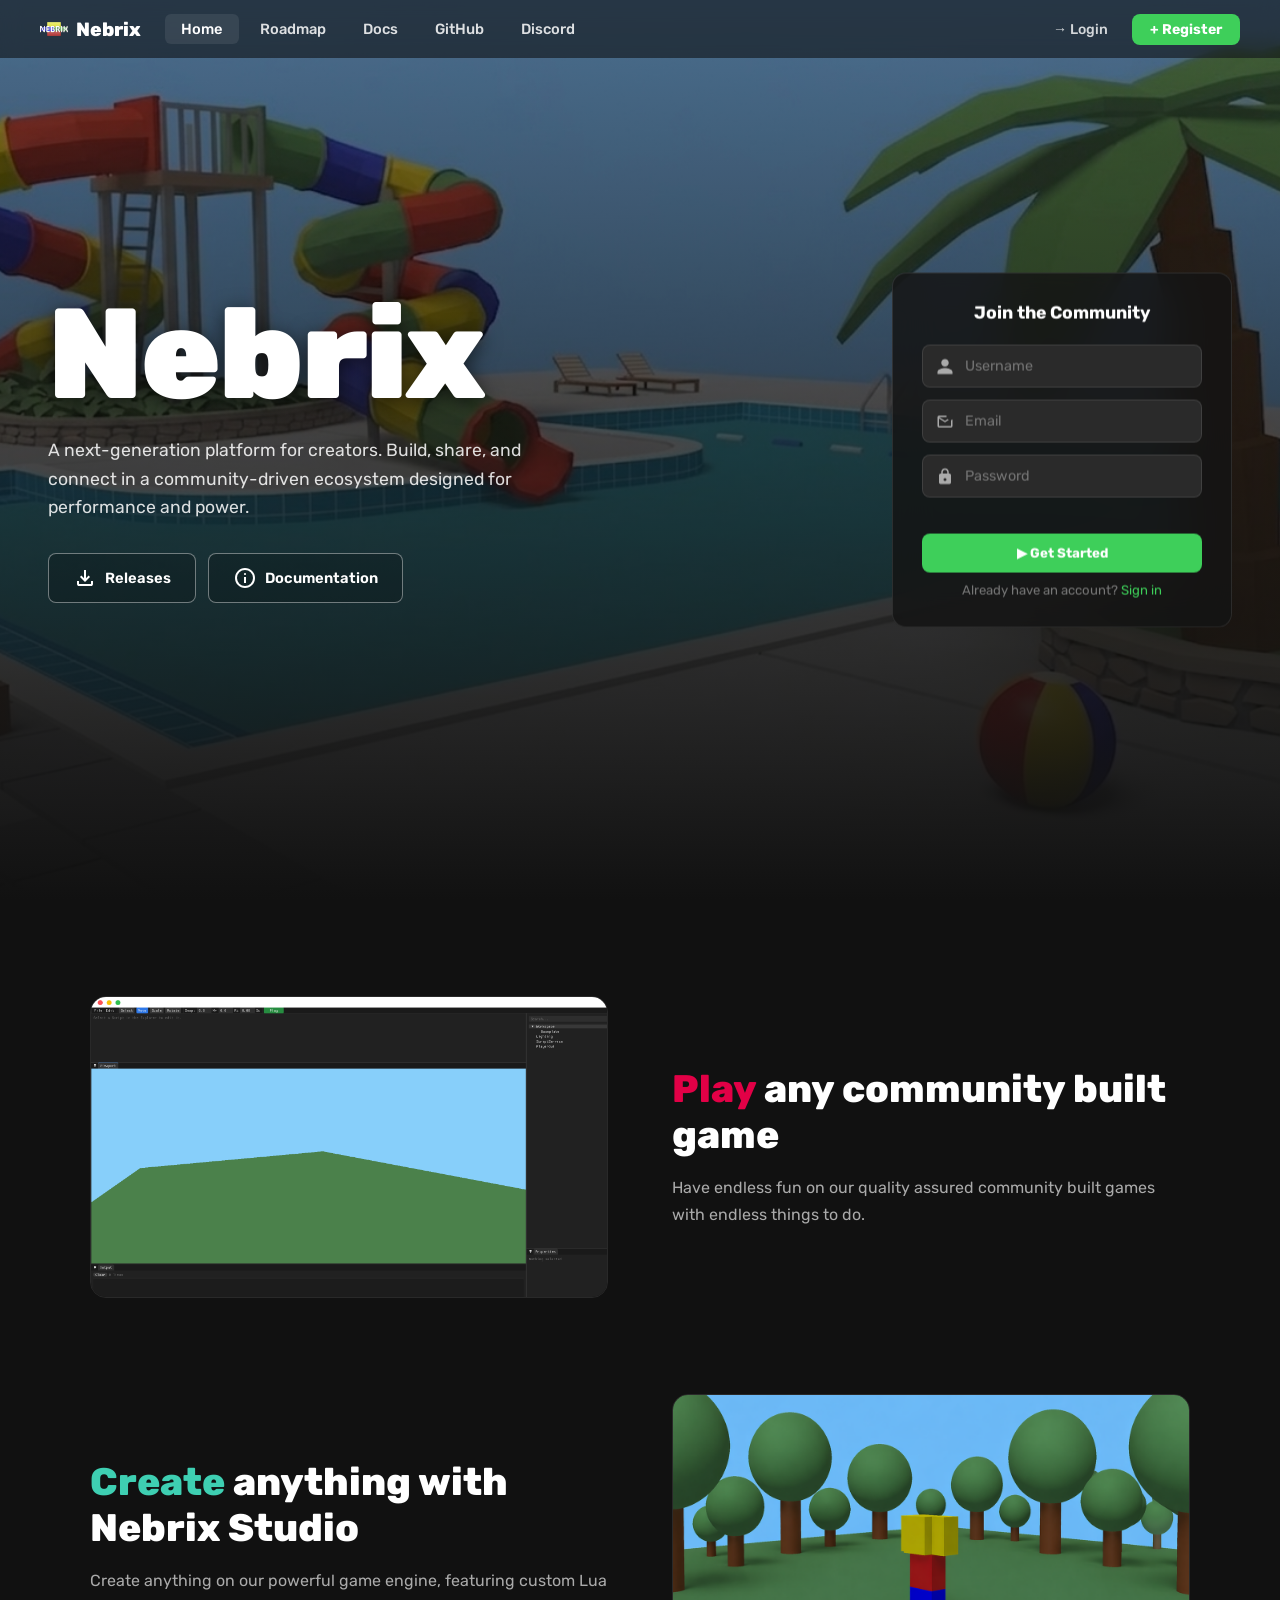
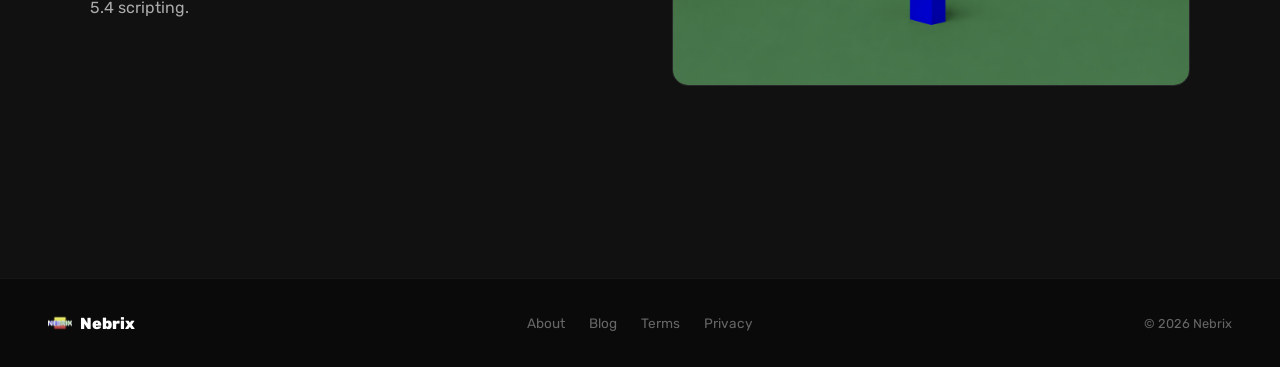
==== index.html @ 2fdb989d "Update error message elements in index.html" ====
<!DOCTYPE html>
<html lang="en">
<head>
<meta charset="UTF-8">
<meta name="viewport" content="width=device-width, initial-scale=1.0">
<link rel="icon" type="image/x-icon" href="nebrixlogo.png">
<title>Nebrix - Build, Play, Connect</title>
<link href="https://fonts.googleapis.com/css2?family=Rubik:wght@400;500;600;700;800;900&display=swap" rel="stylesheet">
<style>
  *, *::before, *::after { box-sizing: border-box; margin: 0; padding: 0; }
  :root {
    --red: #e20046; --red-dark: #b8003a;
    --bg: #111111; --bg-card: #1c1c1c; --bg-input: #2a2a2a;
    --text: #ffffff; --muted: #aaaaaa; --border: rgba(255,255,255,0.1);
    --green: #3ecf5a;
  }
  html { scroll-behavior: smooth; }
  body { font-family: 'Rubik', sans-serif; background: var(--bg); color: var(--text); margin: 0; overflow-x: hidden; }
  a { color: inherit; text-decoration: none; }

  /* ── NAV ── */
  #nebrix-nav {
    position: absolute; top: 0; left: 0; right: 0; z-index: 50;
    display: flex; align-items: center; padding: 0 2.5rem; height: 58px;
    background: rgba(10,10,10,0.55); backdrop-filter: blur(10px);
  }
  .logo { display: flex; align-items: center; gap: 8px; font-weight: 800; font-size: 1.2rem; color: #fff; }
  .logo img { width: 28px; height: 28px; object-fit: contain; }
  .nav-links { display: flex; gap: 5px; margin-left: 1.5rem; }
  .nav-links a { padding: 6px 16px; font-size: 0.92rem; font-weight: 500; color: rgba(255,255,255,0.85); border-radius: 6px; transition: background 0.15s, color 0.15s; }
  .nav-links a:hover, .nav-links a.active { background: rgba(255,255,255,0.08); color: #fff; }
  .nav-right { display: flex; gap: 10px; align-items: center; margin-left: auto; }
  .btn-login { background: transparent; border: none; cursor: pointer; font-family: 'Rubik', sans-serif; font-size: 0.88rem; font-weight: 500; color: rgba(255,255,255,0.8); padding: 7px 14px; border-radius: 8px; transition: color 0.15s, background 0.15s; }
  .btn-login:hover { color: #fff; background: rgba(255,255,255,0.08); }
  .btn-register { background: var(--green); border: none; cursor: pointer; font-family: 'Rubik', sans-serif; font-size: 0.88rem; font-weight: 700; color: #fff; padding: 7px 18px; border-radius: 8px; transition: filter 0.15s, transform 0.12s; }
  .btn-register:hover { filter: brightness(1.1); transform: translateY(-1px); }
  .nav-username { font-size: 0.88rem; font-weight: 600; color: #fff; padding: 7px 14px; border-radius: 8px; background: rgba(255,255,255,0.06); }

  /* ── HERO ── */
  .hero { position: relative; width: 100%; height: 100vh; min-height: 560px; overflow: hidden; display: flex; align-items: center; }
  .hero-bg { position: absolute; inset: 0; background: linear-gradient(to bottom, rgba(0,0,0,0.4) 0%, rgba(17,17,17,1) 100%), url('nebrixbanner.png'); background-size: cover; background-position: center; z-index: 0; }
  .hero-content { position: relative; z-index: 10; padding: 0 3rem; max-width: 700px; }
  .hero-content h1 { font-size: clamp(4rem, 10vw, 8rem); font-weight: 900; line-height: 0.9; color: #fff; margin-bottom: 1.5rem; text-shadow: 0 4px 20px rgba(0,0,0,0.6); letter-spacing: -2px; }
  .hero-content p { font-size: 1.1rem; color: rgba(255,255,255,0.85); line-height: 1.6; margin-bottom: 2rem; max-width: 500px; }
  .hero-btns { display: flex; gap: 12px; flex-wrap: wrap; }
  .btn-outline { padding: 12px 24px; border: 1.5px solid rgba(255,255,255,0.4); border-radius: 8px; background: rgba(0,0,0,0.2); color: #fff; font-family: 'Rubik', sans-serif; font-size: 0.92rem; font-weight: 600; cursor: pointer; display: flex; align-items: center; gap: 8px; transition: border-color 0.15s, background 0.15s; }
  .btn-outline:hover { border-color: #fff; background: rgba(255,255,255,0.1); }

  /* ── SIGNUP CARD ── */
  .signup-card { position: absolute; right: 3rem; top: 50%; transform: translateY(-50%); z-index: 20; width: 340px; background: rgba(20,20,20,0.85); backdrop-filter: blur(20px); border: 1px solid rgba(255,255,255,0.1); border-radius: 14px; padding: 1.8rem; }
  .signup-card h2 { font-size: 1.1rem; font-weight: 700; color: #fff; text-align: center; margin-bottom: 1.4rem; }
  .input-group { position: relative; margin-bottom: 12px; }
  .input-icon { position: absolute; left: 14px; top: 50%; transform: translateY(-50%); width: 18px; height: 18px; color: var(--muted); display: flex; align-items: center; justify-content: center; }
  .input-icon svg { width: 18px; height: 18px; fill: currentColor; }
  .input-group input { width: 100%; padding: 12px 14px 12px 42px; background: #2a2a2a; border: 1px solid rgba(255,255,255,0.1); border-radius: 8px; font-family: 'Rubik', sans-serif; font-size: 0.9rem; color: #fff; outline: none; }
  .btn-play { width: 100%; padding: 12px; background: var(--green); border: none; border-radius: 8px; font-weight: 700; color: #fff; cursor: pointer; font-family: 'Rubik', sans-serif; display: flex; align-items: center; justify-content: center; gap: 8px; margin-bottom: 10px; transition: filter 0.15s; }
  .btn-play:hover { filter: brightness(1.1); }
  .switch-link { text-align: center; font-size: 0.82rem; color: #777; }
  .switch-link a { color: var(--green); cursor: pointer; }

  /* ── FEATURES ── */
  .dark-section { background: var(--bg); padding: 6rem 3rem; }
  .feature-row { display: flex; align-items: center; gap: 4rem; max-width: 1100px; margin: 0 auto 6rem; }
  .feature-row.reverse { flex-direction: row-reverse; }
  .feature-visual { flex: 1; min-width: 0; }
  .feature-visual img { width: 100%; height: auto; border-radius: 16px; border: 1px solid rgba(255,255,255,0.1); display: block; }
  .feature-text { flex: 1; min-width: 0; }
  .feature-text h2 { font-size: clamp(1.8rem, 3vw, 2.5rem); font-weight: 800; color: #fff; line-height: 1.2; margin-bottom: 1rem; }
  .feature-text h2 span { color: var(--red); }
  .feature-text h2 .teal { color: #3ecfb2; }
  .feature-text p { font-size: 1rem; color: var(--muted); line-height: 1.7; }

  /* ── FOOTER ── */
  footer { background: #0a0a0a; border-top: 1px solid rgba(255,255,255,0.05); padding: 2rem 3rem; display: flex; align-items: center; justify-content: space-between; flex-wrap: wrap; gap: 1.5rem; }
  .footer-left { display: flex; align-items: center; gap: 8px; font-weight: 800; color: #fff; }
  .footer-left img { width: 24px; height: 24px; object-fit: contain; }
  .footer-links { display: flex; gap: 1.5rem; }
  .footer-links a { font-size: 0.85rem; color: #666; }
  .footer-links a:hover { color: #fff; }
  .footer-copy { font-size: 0.8rem; color: #666; }

  /* ── SIGNUP CARD MODE TOGGLE ── */
  #card-register, #card-login { }
  #card-login { display: none; }

  @media (max-width: 800px) {
    .signup-card { display: none; }
    .feature-row, .feature-row.reverse { flex-direction: column; text-align: center; }
    .hero-content { padding: 0 1.5rem; text-align: center; margin: 0 auto; }
    .hero-btns { justify-content: center; }
  }
</style>
</head>
<body>

<nav id="nebrix-nav"></nav>

<section class="hero">
  <div class="hero-bg"></div>
  <div class="hero-content">
    <h1>Nebrix</h1>
    <p>A next-generation platform for creators. Build, share, and connect in a community-driven ecosystem designed for performance and power.</p>
    <div class="hero-btns">
      <a href="https://github.com/Puppyrjcw/Nebrix/releases" class="btn-outline" target="_blank">
        <svg xmlns="http://www.w3.org/2000/svg" height="24px" viewBox="0 -960 960 960" width="24px" fill="#FFFFFF"><path d="M480-320 280-520l56-58 104 104v-326h80v326l104-104 56 58-200 200ZM240-160q-33 0-56.5-23.5T160-240v-120h80v120h480v-120h80v120q0 33-23.5 56.5T720-160H240Z"/></svg>
        Releases
      </a>
      <a href="documentation.html" class="btn-outline">
        <svg xmlns="http://www.w3.org/2000/svg" height="24px" viewBox="0 -960 960 960" width="24px" fill="#FFFFFF"><path d="M440-280h80v-240h-80v240Zm68.5-331.5Q520-623 520-640t-11.5-28.5Q497-680 480-680t-28.5 11.5Q440-657 440-640t11.5 28.5Q463-600 480-600t28.5-11.5ZM480-80q-83 0-156-31.5T197-197q-54-54-85.5-127T80-480q0-83 31.5-156T197-763q54-54 127-85.5T480-880q83 0 156 31.5T763-763q54 54 85.5 127T880-480q0 83-31.5 156T763-197q-54 54-127 85.5T480-80Zm0-80q134 0 227-93t93-227q0-134-93-227t-227-93q-134 0-227 93t-93 227q0 134 93 227t227 93Zm0-320Z"/></svg>
        Documentation
      </a>
    </div>
  </div>

  <!-- Signup card with register/login toggle -->
  <div class="signup-card">
    <!-- Register mode -->
    <div id="card-register">
      <h2>Join the Community</h2>
      <div class="input-group">
        <span class="input-icon"><svg xmlns="http://www.w3.org/2000/svg" viewBox="0 0 24 24"><path fill="currentColor" d="M12 12c2.7 0 5-2.3 5-5s-2.3-5-5-5-5 2.3-5 5 2.3 5 5 5zm0 2c-3.3 0-10 1.7-10 5v3h20v-3c0-3.3-6.7-5-10-5z"/></svg></span>
        <input id="card-reg-user" type="text" placeholder="Username">
      </div>
      <div class="input-group">
        <span class="input-icon"><svg xmlns="http://www.w3.org/2000/svg" viewBox="0 -960 960 960"><path d="M160-160q-33 0-56.5-23.5T80-240v-480q0-33 23.5-56.5T160-800h404q-4 20-4 40t4 40H160l320 200 146-91q14 13 30.5 22.5T691-572L480-440 160-640v400h640v-324q23-5 43-14t37-22v360q0 33-23.5 56.5T800-160H160Z"/></svg></span>
        <input id="card-reg-email" type="email" placeholder="Email">
      </div>
      <div class="input-group">
        <span class="input-icon"><svg xmlns="http://www.w3.org/2000/svg" viewBox="0 -960 960 960"><path d="M240-80q-33 0-56.5-23.5T160-160v-400q0-33 23.5-56.5T240-640h40v-80q0-83 58.5-141.5T480-920q83 0 141.5 58.5T680-720v80h40q33 0 56.5 23.5T800-560v400q0 33-23.5 56.5T720-80H240Zm240-160q33 0 56.5-23.5T560-320q0-33-23.5-56.5T480-400q-33 0-56.5 23.5T400-320q0 33 23.5 56.5T480-240ZM360-640h240v-80q0-50-35-85t-85-35q-50 0-85 35t-35 85v80Z"/></svg></span>
        <input id="card-reg-pass" type="password" placeholder="Password">
      </div>
      <p id="card-reg-error" style="color:#ff4d7e;font-size:0.82rem;min-height:16px;margin-bottom:8px;"></p>
      <button class="btn-play" onclick="cardRegister()">▶ Get Started</button>
      <p class="switch-link">Already have an account? <a onclick="cardShowLogin()">Sign in</a></p>
    </div>

    <!-- Login mode -->
    <div id="card-login">
      <h2>Welcome Back</h2>
      <div class="input-group">
        <span class="input-icon"><svg xmlns="http://www.w3.org/2000/svg" viewBox="0 0 24 24"><path fill="currentColor" d="M12 12c2.7 0 5-2.3 5-5s-2.3-5-5-5-5 2.3-5 5 2.3 5 5 5zm0 2c-3.3 0-10 1.7-10 5v3h20v-3c0-3.3-6.7-5-10-5z"/></svg></span>
        <input id="card-login-user" type="text" placeholder="Username">
      </div>
      <div class="input-group">
        <span class="input-icon"><svg xmlns="http://www.w3.org/2000/svg" viewBox="0 -960 960 960"><path d="M240-80q-33 0-56.5-23.5T160-160v-400q0-33 23.5-56.5T240-640h40v-80q0-83 58.5-141.5T480-920q83 0 141.5 58.5T680-720v80h40q33 0 56.5 23.5T800-560v400q0 33-23.5 56.5T720-80H240Zm240-160q33 0 56.5-23.5T560-320q0-33-23.5-56.5T480-400q-33 0-56.5 23.5T400-320q0 33 23.5 56.5T480-240ZM360-640h240v-80q0-50-35-85t-85-35q-50 0-85 35t-35 85v80Z"/></svg></span>
        <input id="card-login-pass" type="password" placeholder="Password" onkeydown="if(event.key==='Enter')cardLogin()">
      </div>
      <p id="card-login-error" style="color:#ff4d7e;font-size:0.82rem;min-height:16px;margin-bottom:8px;"></p>
      <button class="btn-play" onclick="cardLogin()">→ Sign In</button>
      <p class="switch-link">No account? <a onclick="cardShowRegister()">Create one</a></p>
    </div>
  </div>
</section>

<div class="dark-section">
  <div class="feature-row">
    <div class="feature-visual"><img src="nebrixstudioexample.png" alt="Nebrix Studio"></div>
    <div class="feature-text">
      <h2><span>Play</span> any community built game</h2>
      <p>Have endless fun on our quality assured community built games with endless things to do.</p>
    </div>
  </div>
  <div class="feature-row reverse">
    <div class="feature-visual"><img src="nebrixplayexample.png" alt="Nebrix Play"></div>
    <div class="feature-text">
      <h2><span class="teal">Create</span> anything with Nebrix Studio</h2>
      <p>Create anything on our powerful game engine, featuring custom Lua 5.4 scripting.</p>
    </div>
  </div>
</div>

<footer>
  <div class="footer-left">
    <img src="nebrixlogo.png" alt="Nebrix Logo" onerror="this.style.display='none'">
    <span>Nebrix</span>
  </div>
  <div class="footer-links">
    <a href="#">About</a>
    <a href="#">Blog</a>
    <a href="#">Terms</a>
    <a href="#">Privacy</a>
  </div>
  <div class="footer-copy">© 2026 Nebrix</div>
</footer>

<script src="nebrix.js"></script>
<script>
document.addEventListener("DOMContentLoaded", async () => {
    // Wait for token validation before rendering nav so the nav
    // reflects the correct logged-in state (or clears a stale token).
    await redirectIfLoggedIn();
    renderNav("home");
});

function cardShowLogin() {
    document.getElementById("card-register").style.display = "none";
    document.getElementById("card-login").style.display = "block";
    document.getElementById("card-login-error").textContent = "";
}

function cardShowRegister() {
    document.getElementById("card-login").style.display = "none";
    document.getElementById("card-register").style.display = "block";
    document.getElementById("card-reg-error").textContent = "";
}

async function cardRegister() {
    const username = document.getElementById("card-reg-user").value.trim();
    const email    = document.getElementById("card-reg-email").value.trim();
    const password = document.getElementById("card-reg-pass").value;
    const err = document.getElementById("card-reg-error");

    if (!username || !email || !password) {
        err.textContent = "Please fill in all fields.";
        return;
    }

    try {
        const res  = await fetch(API + "/register", {
            method: "POST",
            headers: { "Content-Type": "application/json" },
            body: JSON.stringify({ username, email, password })
        });
        const data = await res.json();

        if (data.message) {
            // Auto-login after successful registration
            const lr   = await fetch(API + "/login", {
                method: "POST",
                headers: { "Content-Type": "application/json" },
                body: JSON.stringify({ username, password })
            });
            const ld = await lr.json();
            if (ld.token) {
                saveSession(ld.token, username);
                window.location.href = "home.html";
            } else {
                err.textContent = "Account created! Please sign in.";
                cardShowLogin();
            }
        } else {
            err.textContent = data.error || "Registration failed.";
        }
    } catch {
        err.textContent = "Could not reach server.";
    }
}

async function cardLogin() {
    const username = document.getElementById("card-login-user").value.trim();
    const password = document.getElementById("card-login-pass").value;
    const err = document.getElementById("card-login-error");

    if (!username || !password) {
        err.textContent = "Please fill in all fields.";
        return;
    }

    try {
        const res  = await fetch(API + "/login", {
            method: "POST",
            headers: { "Content-Type": "application/json" },
            body: JSON.stringify({ username, password })
        });
        const data = await res.json();

        if (data.token) {
            saveSession(data.token, username);
            window.location.href = "home.html";
        } else {
            err.textContent = data.error || "Invalid credentials.";
        }
    } catch {
        err.textContent = "Could not reach server.";
    }
}
</script>
</body>
</html>
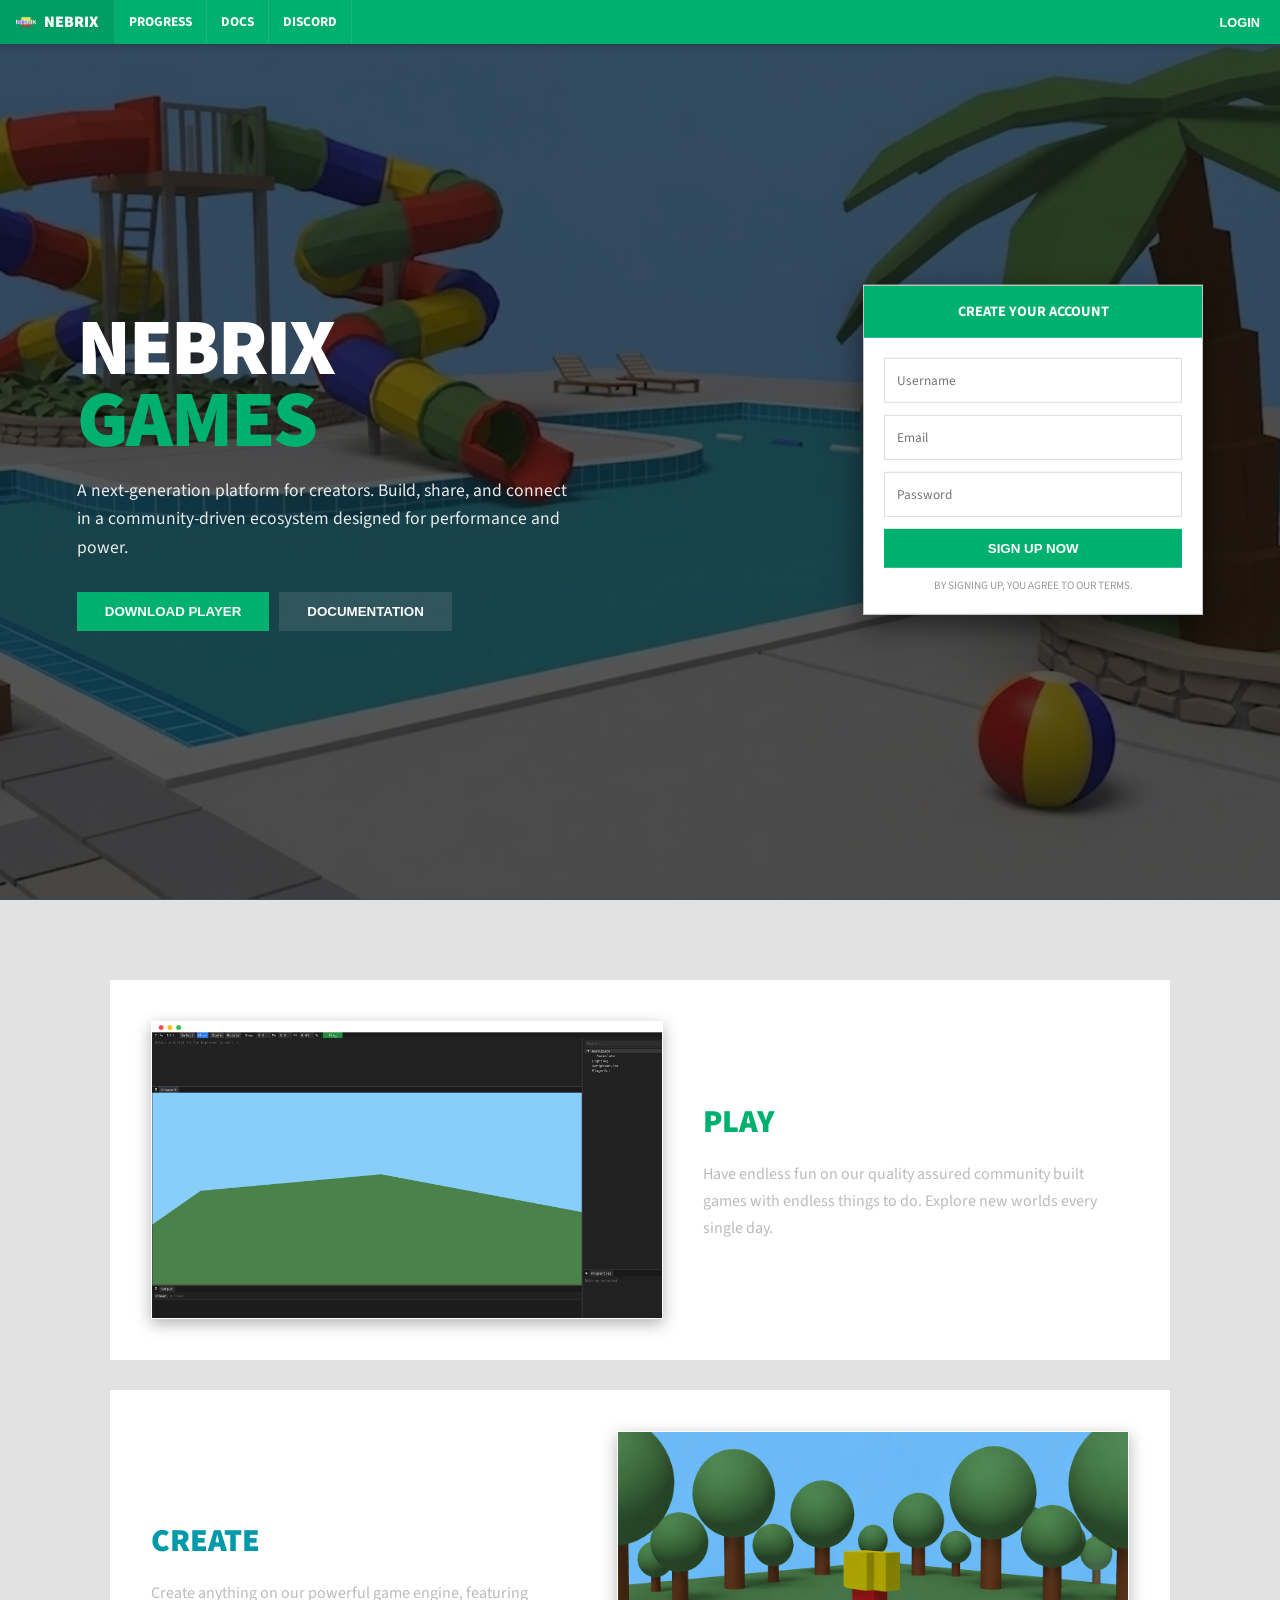
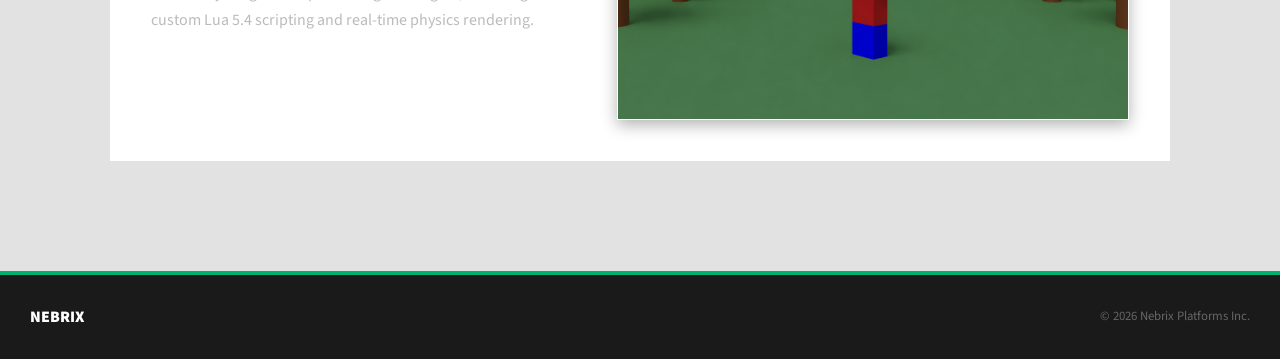
==== commit c7cf6c41: "Refactor HTML structure and styles for Nebrix" ====
--- a/index.html
+++ b/index.html
@@ -1,279 +1,248 @@
 <!DOCTYPE html>
 <html lang="en">
 <head>
-<meta charset="UTF-8">
-<meta name="viewport" content="width=device-width, initial-scale=1.0">
-<link rel="icon" type="image/x-icon" href="nebrixlogo.png">
-<title>Nebrix - Build, Play, Connect</title>
-<link href="https://fonts.googleapis.com/css2?family=Rubik:wght@400;500;600;700;800;900&display=swap" rel="stylesheet">
-<style>
-  *, *::before, *::after { box-sizing: border-box; margin: 0; padding: 0; }
-  :root {
-    --red: #e20046; --red-dark: #b8003a;
-    --bg: #111111; --bg-card: #1c1c1c; --bg-input: #2a2a2a;
-    --text: #ffffff; --muted: #aaaaaa; --border: rgba(255,255,255,0.1);
-    --green: #3ecf5a;
-  }
-  html { scroll-behavior: smooth; }
-  body { font-family: 'Rubik', sans-serif; background: var(--bg); color: var(--text); margin: 0; overflow-x: hidden; }
-  a { color: inherit; text-decoration: none; }
-
-  /* ── NAV ── */
-  #nebrix-nav {
-    position: absolute; top: 0; left: 0; right: 0; z-index: 50;
-    display: flex; align-items: center; padding: 0 2.5rem; height: 58px;
-    background: rgba(10,10,10,0.55); backdrop-filter: blur(10px);
-  }
-  .logo { display: flex; align-items: center; gap: 8px; font-weight: 800; font-size: 1.2rem; color: #fff; }
-  .logo img { width: 28px; height: 28px; object-fit: contain; }
-  .nav-links { display: flex; gap: 5px; margin-left: 1.5rem; }
-  .nav-links a { padding: 6px 16px; font-size: 0.92rem; font-weight: 500; color: rgba(255,255,255,0.85); border-radius: 6px; transition: background 0.15s, color 0.15s; }
-  .nav-links a:hover, .nav-links a.active { background: rgba(255,255,255,0.08); color: #fff; }
-  .nav-right { display: flex; gap: 10px; align-items: center; margin-left: auto; }
-  .btn-login { background: transparent; border: none; cursor: pointer; font-family: 'Rubik', sans-serif; font-size: 0.88rem; font-weight: 500; color: rgba(255,255,255,0.8); padding: 7px 14px; border-radius: 8px; transition: color 0.15s, background 0.15s; }
-  .btn-login:hover { color: #fff; background: rgba(255,255,255,0.08); }
-  .btn-register { background: var(--green); border: none; cursor: pointer; font-family: 'Rubik', sans-serif; font-size: 0.88rem; font-weight: 700; color: #fff; padding: 7px 18px; border-radius: 8px; transition: filter 0.15s, transform 0.12s; }
-  .btn-register:hover { filter: brightness(1.1); transform: translateY(-1px); }
-  .nav-username { font-size: 0.88rem; font-weight: 600; color: #fff; padding: 7px 14px; border-radius: 8px; background: rgba(255,255,255,0.06); }
-
-  /* ── HERO ── */
-  .hero { position: relative; width: 100%; height: 100vh; min-height: 560px; overflow: hidden; display: flex; align-items: center; }
-  .hero-bg { position: absolute; inset: 0; background: linear-gradient(to bottom, rgba(0,0,0,0.4) 0%, rgba(17,17,17,1) 100%), url('nebrixbanner.png'); background-size: cover; background-position: center; z-index: 0; }
-  .hero-content { position: relative; z-index: 10; padding: 0 3rem; max-width: 700px; }
-  .hero-content h1 { font-size: clamp(4rem, 10vw, 8rem); font-weight: 900; line-height: 0.9; color: #fff; margin-bottom: 1.5rem; text-shadow: 0 4px 20px rgba(0,0,0,0.6); letter-spacing: -2px; }
-  .hero-content p { font-size: 1.1rem; color: rgba(255,255,255,0.85); line-height: 1.6; margin-bottom: 2rem; max-width: 500px; }
-  .hero-btns { display: flex; gap: 12px; flex-wrap: wrap; }
-  .btn-outline { padding: 12px 24px; border: 1.5px solid rgba(255,255,255,0.4); border-radius: 8px; background: rgba(0,0,0,0.2); color: #fff; font-family: 'Rubik', sans-serif; font-size: 0.92rem; font-weight: 600; cursor: pointer; display: flex; align-items: center; gap: 8px; transition: border-color 0.15s, background 0.15s; }
-  .btn-outline:hover { border-color: #fff; background: rgba(255,255,255,0.1); }
-
-  /* ── SIGNUP CARD ── */
-  .signup-card { position: absolute; right: 3rem; top: 50%; transform: translateY(-50%); z-index: 20; width: 340px; background: rgba(20,20,20,0.85); backdrop-filter: blur(20px); border: 1px solid rgba(255,255,255,0.1); border-radius: 14px; padding: 1.8rem; }
-  .signup-card h2 { font-size: 1.1rem; font-weight: 700; color: #fff; text-align: center; margin-bottom: 1.4rem; }
-  .input-group { position: relative; margin-bottom: 12px; }
-  .input-icon { position: absolute; left: 14px; top: 50%; transform: translateY(-50%); width: 18px; height: 18px; color: var(--muted); display: flex; align-items: center; justify-content: center; }
-  .input-icon svg { width: 18px; height: 18px; fill: currentColor; }
-  .input-group input { width: 100%; padding: 12px 14px 12px 42px; background: #2a2a2a; border: 1px solid rgba(255,255,255,0.1); border-radius: 8px; font-family: 'Rubik', sans-serif; font-size: 0.9rem; color: #fff; outline: none; }
-  .btn-play { width: 100%; padding: 12px; background: var(--green); border: none; border-radius: 8px; font-weight: 700; color: #fff; cursor: pointer; font-family: 'Rubik', sans-serif; display: flex; align-items: center; justify-content: center; gap: 8px; margin-bottom: 10px; transition: filter 0.15s; }
-  .btn-play:hover { filter: brightness(1.1); }
-  .switch-link { text-align: center; font-size: 0.82rem; color: #777; }
-  .switch-link a { color: var(--green); cursor: pointer; }
-
-  /* ── FEATURES ── */
-  .dark-section { background: var(--bg); padding: 6rem 3rem; }
-  .feature-row { display: flex; align-items: center; gap: 4rem; max-width: 1100px; margin: 0 auto 6rem; }
-  .feature-row.reverse { flex-direction: row-reverse; }
-  .feature-visual { flex: 1; min-width: 0; }
-  .feature-visual img { width: 100%; height: auto; border-radius: 16px; border: 1px solid rgba(255,255,255,0.1); display: block; }
-  .feature-text { flex: 1; min-width: 0; }
-  .feature-text h2 { font-size: clamp(1.8rem, 3vw, 2.5rem); font-weight: 800; color: #fff; line-height: 1.2; margin-bottom: 1rem; }
-  .feature-text h2 span { color: var(--red); }
-  .feature-text h2 .teal { color: #3ecfb2; }
-  .feature-text p { font-size: 1rem; color: var(--muted); line-height: 1.7; }
-
-  /* ── FOOTER ── */
-  footer { background: #0a0a0a; border-top: 1px solid rgba(255,255,255,0.05); padding: 2rem 3rem; display: flex; align-items: center; justify-content: space-between; flex-wrap: wrap; gap: 1.5rem; }
-  .footer-left { display: flex; align-items: center; gap: 8px; font-weight: 800; color: #fff; }
-  .footer-left img { width: 24px; height: 24px; object-fit: contain; }
-  .footer-links { display: flex; gap: 1.5rem; }
-  .footer-links a { font-size: 0.85rem; color: #666; }
-  .footer-links a:hover { color: #fff; }
-  .footer-copy { font-size: 0.8rem; color: #666; }
-
-  /* ── SIGNUP CARD MODE TOGGLE ── */
-  #card-register, #card-login { }
-  #card-login { display: none; }
-
-  @media (max-width: 800px) {
-    .signup-card { display: none; }
-    .feature-row, .feature-row.reverse { flex-direction: column; text-align: center; }
-    .hero-content { padding: 0 1.5rem; text-align: center; margin: 0 auto; }
-    .hero-btns { justify-content: center; }
-  }
-</style>
+    <meta charset="UTF-8">
+    <meta name="viewport" content="width=device-width, initial-scale=1.0">
+    <link rel="icon" type="image/x-icon" href="nebrixlogo.png">
+    <title>Nebrix - Build, Play, Connect</title>
+    <link href="https://fonts.googleapis.com/css2?family=Source+Sans+3:wght@400;600;700;900&display=swap" rel="stylesheet">
+    <style>
+        *, *::before, *::after { 
+            box-sizing: border-box; 
+            margin: 0; 
+            padding: 0; 
+            border-radius: 0 !important; 
+        }
+        
+        :root {
+            --green: #00b06f; 
+            --green-dark: #008a56;
+            --blue-nav: #00b06f; 
+            --bg-bottom: #e2e2e2; 
+            --bg-panel: #ffffff;
+            --text: #1a1a1a; 
+            --border: #ffffff; 
+            --border-light: #c3c3c3;
+            --white: #ffffff;
+        }
+
+        html { scroll-behavior: smooth; }
+        body { 
+            font-family: 'Source Sans 3', 'Arial', sans-serif; 
+            background: var(--white); 
+            color: var(--text); 
+            overflow-x: hidden; 
+            line-height: 1.5;
+        }
+        a { color: inherit; text-decoration: none; }
+
+        /* Navigation */
+        #nebrix-nav {
+            position: fixed; top: 0; width: 100%; z-index: 1000;
+            display: flex; align-items: stretch; height: 44px;
+            background: var(--blue-nav); box-shadow: 0 2px 6px rgba(0,0,0,0.2);
+        }
+        .logo { 
+            display: flex; align-items: center; gap: 8px; 
+            font-weight: 900; font-size: 1rem; color: var(--white); 
+            padding: 0 16px; background: rgba(0,0,0,0.1); 
+            border-right: 1px solid rgba(255,255,255,0.1); 
+            text-transform: uppercase; 
+        }
+        .logo img { width: 20px; height: 20px; }
+        
+        .nav-links { display: flex; }
+        .nav-links a { 
+            display: flex; align-items: center; padding: 0 14px; 
+            font-size: 0.84rem; font-weight: 700; color: var(--white); 
+            border-right: 1px solid rgba(255,255,255,0.1); 
+            text-transform: uppercase; transition: background 0.2s; 
+        }
+        .nav-links a:hover { background: rgba(0,0,0,0.1); }
+        .nav-right { display: flex; margin-left: auto; }
+
+        .btn-login {
+            background: transparent; border: none; color: var(--white);
+            padding: 0 20px; font-weight: 700; text-transform: uppercase;
+            cursor: pointer; font-size: 0.8rem; transition: background 0.2s;
+        }
+        .btn-login:hover { background: rgba(0,0,0,0.1); }
+
+        /* HERO SECTION */
+        .hero { 
+            position: relative; 
+            width: 100%; 
+            min-height: 100vh; 
+            display: flex; 
+            align-items: center; 
+            background: #111; 
+            padding-top: 44px; 
+        }
+        .hero-bg { 
+            position: absolute; inset: 0; 
+            background: linear-gradient(rgba(0,0,0,0.6), rgba(0,0,0,0.6)), url('nebrixbanner.png');
+            background-size: 125%; background-position: center; 
+        }
+        .hero-content { position: relative; z-index: 10; padding: 40px 6vw; max-width: 800px; }
+        .hero-content h1 { 
+            font-size: clamp(3rem, 8vw, 5rem); font-weight: 900; 
+            line-height: 0.9; color: var(--white); margin-bottom: 20px; 
+            text-transform: uppercase; letter-spacing: -2px; 
+        }
+        .hero-content h1 span { color: var(--green); }
+        .hero-content p { font-size: 1.1rem; color: rgba(255,255,255,0.9); line-height: 1.6; margin-bottom: 30px; max-width: 500px; }
+
+        .hero-btns { display: flex; gap: 10px; flex-wrap: wrap; }
+        .btn-hero { 
+            display: inline-flex; padding: 12px 28px; 
+            font-weight: 700; text-transform: uppercase; 
+            transition: 0.2s; border: none; cursor: pointer; 
+        }
+        .btn-primary { background: var(--green); color: var(--white); }
+        .btn-primary:hover { background: var(--green-dark); }
+        .btn-secondary { background: rgba(255,255,255,0.1); color: var(--white); }
+        .btn-secondary:hover { background: rgba(255,255,255,0.2); }
+
+        /* Signup Card */
+        .signup-card { 
+            position: absolute; right: 6vw; top: 50%; transform: translateY(-50%); 
+            z-index: 20; width: 340px; background: var(--white); 
+            box-shadow: 0 10px 30px rgba(0,0,0,0.5); 
+            border: 1px solid var(--border-light);
+        }
+        .signup-card-header { background: var(--green); padding: 15px; font-size: 0.9rem; font-weight: 700; color: var(--white); text-align: center; text-transform: uppercase; }
+        .signup-card-body { padding: 20px; }
+        .input-group { margin-bottom: 12px; }
+        .input-group input { width: 100%; padding: 12px; border: 1px solid #ddd; font-family: inherit; outline: none; transition: border-color 0.2s; }
+        .input-group input:focus { border-color: var(--green); }
+        
+        .btn-submit { 
+            width: 100%; padding: 12px; background: var(--green); 
+            border: none; color: var(--white); font-weight: 700; 
+            cursor: pointer; text-transform: uppercase; margin-bottom: 10px; 
+            transition: background 0.2s;
+        }
+        .btn-submit:hover { background: var(--green-dark); }
+
+        /* PAGE BODY */
+        .page-body { background: var(--bg-bottom); padding: 80px 0; color: #eee; }
+        .page-body-inner { max-width: 1100px; margin: 0 auto; padding: 0 20px; }
+
+        /* Feature Panels */
+        .feature-panel { 
+            background: rgba(255, 255, 255, 1.0); 
+            border: 1px solid var(--border); 
+            padding: 40px; 
+            display: flex; 
+            align-items: center; 
+            gap: 40px; 
+            margin-bottom: 30px; 
+        }
+        .feature-panel.reverse { flex-direction: row-reverse; }
+        .feature-visual { flex: 1.2; }
+        .feature-visual img { width: 100%; display: block; box-shadow: 0 5px 15px rgba(0,0,0,0.3); border: 1px solid rgba(255,255,255,0.1); }
+        .feature-text { flex: 1; }
+        .feature-text h2 { font-size: 2rem; font-weight: 900; color: var(--white); margin-bottom: 15px; text-transform: uppercase; }
+        .feature-text h2 span { color: var(--green); }
+        .feature-text p { font-size: 1rem; color: #bbb; line-height: 1.7; }
+
+        footer { 
+            background: #1a1a1a; padding: 30px; 
+            border-top: 4px solid var(--green); 
+            display: flex; justify-content: space-between; align-items: center; 
+        }
+        .footer-logo { color: var(--white); font-weight: 900; text-transform: uppercase; }
+        .footer-copy { color: #666; font-size: 0.8rem; }
+
+        @media (max-width: 950px) {
+            .signup-card { position: relative; right: auto; top: auto; transform: none; margin: 20px auto; width: 90%; max-width: 340px; }
+            .hero { flex-direction: column; height: auto; padding-bottom: 60px; }
+            .hero-content { text-align: center; margin: 0 auto; padding-top: 60px; }
+            .hero-btns { justify-content: center; }
+            .feature-panel, .feature-panel.reverse { flex-direction: column; text-align: center; padding: 20px; }
+        }
+    </style>
 </head>
 <body>
 
-<nav id="nebrix-nav"></nav>
-
-<section class="hero">
-  <div class="hero-bg"></div>
-  <div class="hero-content">
-    <h1>Nebrix</h1>
-    <p>A next-generation platform for creators. Build, share, and connect in a community-driven ecosystem designed for performance and power.</p>
-    <div class="hero-btns">
-      <a href="https://github.com/Puppyrjcw/Nebrix/releases" class="btn-outline" target="_blank">
-        <svg xmlns="http://www.w3.org/2000/svg" height="24px" viewBox="0 -960 960 960" width="24px" fill="#FFFFFF"><path d="M480-320 280-520l56-58 104 104v-326h80v326l104-104 56 58-200 200ZM240-160q-33 0-56.5-23.5T160-240v-120h80v120h480v-120h80v120q0 33-23.5 56.5T720-160H240Z"/></svg>
-        Releases
-      </a>
-      <a href="documentation.html" class="btn-outline">
-        <svg xmlns="http://www.w3.org/2000/svg" height="24px" viewBox="0 -960 960 960" width="24px" fill="#FFFFFF"><path d="M440-280h80v-240h-80v240Zm68.5-331.5Q520-623 520-640t-11.5-28.5Q497-680 480-680t-28.5 11.5Q440-657 440-640t11.5 28.5Q463-600 480-600t28.5-11.5ZM480-80q-83 0-156-31.5T197-197q-54-54-85.5-127T80-480q0-83 31.5-156T197-763q54-54 127-85.5T480-880q83 0 156 31.5T763-763q54 54 85.5 127T880-480q0 83-31.5 156T763-197q-54 54-127 85.5T480-80Zm0-80q134 0 227-93t93-227q0-134-93-227t-227-93q-134 0-227 93t-93 227q0 134 93 227t227 93Zm0-320Z"/></svg>
-        Documentation
-      </a>
+<nav id="nebrix-nav">
+    <div class="logo">
+        <img src="nebrixlogo.png" alt="Nebrix Logo">
+        Nebrix
     </div>
-  </div>
-
-  <!-- Signup card with register/login toggle -->
-  <div class="signup-card">
-    <!-- Register mode -->
-    <div id="card-register">
-      <h2>Join the Community</h2>
-      <div class="input-group">
-        <span class="input-icon"><svg xmlns="http://www.w3.org/2000/svg" viewBox="0 0 24 24"><path fill="currentColor" d="M12 12c2.7 0 5-2.3 5-5s-2.3-5-5-5-5 2.3-5 5 2.3 5 5 5zm0 2c-3.3 0-10 1.7-10 5v3h20v-3c0-3.3-6.7-5-10-5z"/></svg></span>
-        <input id="card-reg-user" type="text" placeholder="Username">
-      </div>
-      <div class="input-group">
-        <span class="input-icon"><svg xmlns="http://www.w3.org/2000/svg" viewBox="0 -960 960 960"><path d="M160-160q-33 0-56.5-23.5T80-240v-480q0-33 23.5-56.5T160-800h404q-4 20-4 40t4 40H160l320 200 146-91q14 13 30.5 22.5T691-572L480-440 160-640v400h640v-324q23-5 43-14t37-22v360q0 33-23.5 56.5T800-160H160Z"/></svg></span>
-        <input id="card-reg-email" type="email" placeholder="Email">
-      </div>
-      <div class="input-group">
-        <span class="input-icon"><svg xmlns="http://www.w3.org/2000/svg" viewBox="0 -960 960 960"><path d="M240-80q-33 0-56.5-23.5T160-160v-400q0-33 23.5-56.5T240-640h40v-80q0-83 58.5-141.5T480-920q83 0 141.5 58.5T680-720v80h40q33 0 56.5 23.5T800-560v400q0 33-23.5 56.5T720-80H240Zm240-160q33 0 56.5-23.5T560-320q0-33-23.5-56.5T480-400q-33 0-56.5 23.5T400-320q0 33 23.5 56.5T480-240ZM360-640h240v-80q0-50-35-85t-85-35q-50 0-85 35t-35 85v80Z"/></svg></span>
-        <input id="card-reg-pass" type="password" placeholder="Password">
-      </div>
-      <p id="card-reg-error" style="color:#ff4d7e;font-size:0.82rem;min-height:16px;margin-bottom:8px;"></p>
-      <button class="btn-play" onclick="cardRegister()">▶ Get Started</button>
-      <p class="switch-link">Already have an account? <a onclick="cardShowLogin()">Sign in</a></p>
+    <div class="nav-links" role="navigation">
+        <a href="progression.html">Progress</a>
+        <a href="documentation.html">Docs</a>
+        <a href="https://discord.com/invite/XTa4GwaJFY">Discord</a>
     </div>
-
-    <!-- Login mode -->
-    <div id="card-login">
-      <h2>Welcome Back</h2>
-      <div class="input-group">
-        <span class="input-icon"><svg xmlns="http://www.w3.org/2000/svg" viewBox="0 0 24 24"><path fill="currentColor" d="M12 12c2.7 0 5-2.3 5-5s-2.3-5-5-5-5 2.3-5 5 2.3 5 5 5zm0 2c-3.3 0-10 1.7-10 5v3h20v-3c0-3.3-6.7-5-10-5z"/></svg></span>
-        <input id="card-login-user" type="text" placeholder="Username">
-      </div>
-      <div class="input-group">
-        <span class="input-icon"><svg xmlns="http://www.w3.org/2000/svg" viewBox="0 -960 960 960"><path d="M240-80q-33 0-56.5-23.5T160-160v-400q0-33 23.5-56.5T240-640h40v-80q0-83 58.5-141.5T480-920q83 0 141.5 58.5T680-720v80h40q33 0 56.5 23.5T800-560v400q0 33-23.5 56.5T720-80H240Zm240-160q33 0 56.5-23.5T560-320q0-33-23.5-56.5T480-400q-33 0-56.5 23.5T400-320q0 33 23.5 56.5T480-240ZM360-640h240v-80q0-50-35-85t-85-35q-50 0-85 35t-35 85v80Z"/></svg></span>
-        <input id="card-login-pass" type="password" placeholder="Password" onkeydown="if(event.key==='Enter')cardLogin()">
-      </div>
-      <p id="card-login-error" style="color:#ff4d7e;font-size:0.82rem;min-height:16px;margin-bottom:8px;"></p>
-      <button class="btn-play" onclick="cardLogin()">→ Sign In</button>
-      <p class="switch-link">No account? <a onclick="cardShowRegister()">Create one</a></p>
+    <div class="nav-right">
+        <button class="btn-login" aria-label="Login to your account">Login</button>
     </div>
-  </div>
-</section>
-
-<div class="dark-section">
-  <div class="feature-row">
-    <div class="feature-visual"><img src="nebrixstudioexample.png" alt="Nebrix Studio"></div>
-    <div class="feature-text">
-      <h2><span>Play</span> any community built game</h2>
-      <p>Have endless fun on our quality assured community built games with endless things to do.</p>
-    </div>
-  </div>
-  <div class="feature-row reverse">
-    <div class="feature-visual"><img src="nebrixplayexample.png" alt="Nebrix Play"></div>
-    <div class="feature-text">
-      <h2><span class="teal">Create</span> anything with Nebrix Studio</h2>
-      <p>Create anything on our powerful game engine, featuring custom Lua 5.4 scripting.</p>
-    </div>
-  </div>
-</div>
+</nav>
+
+<main>
+    <section class="hero">
+        <div class="hero-bg"></div>
+        <div class="hero-content">
+            <h1>Nebrix<br><span>Games</span></h1>
+            <p>A next-generation platform for creators. Build, share, and connect in a community-driven ecosystem designed for performance and power.</p>
+            <div class="hero-btns">
+                <button class="btn-hero btn-primary">Download Player</button>
+                <button class="btn-hero btn-secondary">Documentation</button>
+            </div>
+        </div>
+
+        <aside class="signup-card">
+            <div class="signup-card-header">Create Your Account</div>
+            <div class="signup-card-body">
+                <form id="card-register" action="#" method="POST">
+                    <div class="input-group">
+                        <input type="text" placeholder="Username" required aria-label="Username">
+                    </div>
+                    <div class="input-group">
+                        <input type="email" placeholder="Email" required aria-label="Email">
+                    </div>
+                    <div class="input-group">
+                        <input type="password" placeholder="Password" required aria-label="Password">
+                    </div>
+                    <button type="submit" class="btn-submit">Sign Up Now</button>
+                    <p style="font-size: 0.7rem; color: #999; text-align: center; text-transform: uppercase;">
+                        By signing up, you agree to our Terms.
+                    </p>
+                </form>
+            </div>
+        </aside>
+    </section>
+
+    <section class="page-body">
+        <div class="page-body-inner">
+            <article class="feature-panel">
+                <div class="feature-visual">
+                    <img src="nebrixstudioexample.png" alt="Screenshot of Nebrix gameplay community games">
+                </div>
+                <div class="feature-text">
+                    <h2><span>Play</span> Community Games</h2>
+                    <p>Have endless fun on our quality assured community built games with endless things to do. Explore new worlds every single day.</p>
+                </div>
+            </article>
+            
+            <article class="feature-panel reverse">
+                <div class="feature-visual">
+                    <img src="nebrixplayexample.png" alt="Screenshot of Nebrix Studio engine tools">
+                </div>
+                <div class="feature-text">
+                    <h2><span style="color:#0099aa">Create</span> Your Vision</h2>
+                    <p>Create anything on our powerful game engine, featuring custom Lua 5.4 scripting and real-time physics rendering.</p>
+                </div>
+            </article>
+        </div>
+    </section>
+</main>
 
 <footer>
-  <div class="footer-left">
-    <img src="nebrixlogo.png" alt="Nebrix Logo" onerror="this.style.display='none'">
-    <span>Nebrix</span>
-  </div>
-  <div class="footer-links">
-    <a href="#">About</a>
-    <a href="#">Blog</a>
-    <a href="#">Terms</a>
-    <a href="#">Privacy</a>
-  </div>
-  <div class="footer-copy">© 2026 Nebrix</div>
+    <div class="footer-logo">NEBRIX</div>
+    <div class="footer-copy">© 2026 Nebrix Platforms Inc.</div>
 </footer>
 
-<script src="nebrix.js"></script>
-<script>
-document.addEventListener("DOMContentLoaded", async () => {
-    // Wait for token validation before rendering nav so the nav
-    // reflects the correct logged-in state (or clears a stale token).
-    await redirectIfLoggedIn();
-    renderNav("home");
-});
-
-function cardShowLogin() {
-    document.getElementById("card-register").style.display = "none";
-    document.getElementById("card-login").style.display = "block";
-    document.getElementById("card-login-error").textContent = "";
-}
-
-function cardShowRegister() {
-    document.getElementById("card-login").style.display = "none";
-    document.getElementById("card-register").style.display = "block";
-    document.getElementById("card-reg-error").textContent = "";
-}
-
-async function cardRegister() {
-    const username = document.getElementById("card-reg-user").value.trim();
-    const email    = document.getElementById("card-reg-email").value.trim();
-    const password = document.getElementById("card-reg-pass").value;
-    const err = document.getElementById("card-reg-error");
-
-    if (!username || !email || !password) {
-        err.textContent = "Please fill in all fields.";
-        return;
-    }
-
-    try {
-        const res  = await fetch(API + "/register", {
-            method: "POST",
-            headers: { "Content-Type": "application/json" },
-            body: JSON.stringify({ username, email, password })
-        });
-        const data = await res.json();
-
-        if (data.message) {
-            // Auto-login after successful registration
-            const lr   = await fetch(API + "/login", {
-                method: "POST",
-                headers: { "Content-Type": "application/json" },
-                body: JSON.stringify({ username, password })
-            });
-            const ld = await lr.json();
-            if (ld.token) {
-                saveSession(ld.token, username);
-                window.location.href = "home.html";
-            } else {
-                err.textContent = "Account created! Please sign in.";
-                cardShowLogin();
-            }
-        } else {
-            err.textContent = data.error || "Registration failed.";
-        }
-    } catch {
-        err.textContent = "Could not reach server.";
-    }
-}
-
-async function cardLogin() {
-    const username = document.getElementById("card-login-user").value.trim();
-    const password = document.getElementById("card-login-pass").value;
-    const err = document.getElementById("card-login-error");
-
-    if (!username || !password) {
-        err.textContent = "Please fill in all fields.";
-        return;
-    }
-
-    try {
-        const res  = await fetch(API + "/login", {
-            method: "POST",
-            headers: { "Content-Type": "application/json" },
-            body: JSON.stringify({ username, password })
-        });
-        const data = await res.json();
-
-        if (data.token) {
-            saveSession(data.token, username);
-            window.location.href = "home.html";
-        } else {
-            err.textContent = data.error || "Invalid credentials.";
-        }
-    } catch {
-        err.textContent = "Could not reach server.";
-    }
-}
-</script>
 </body>
 </html>
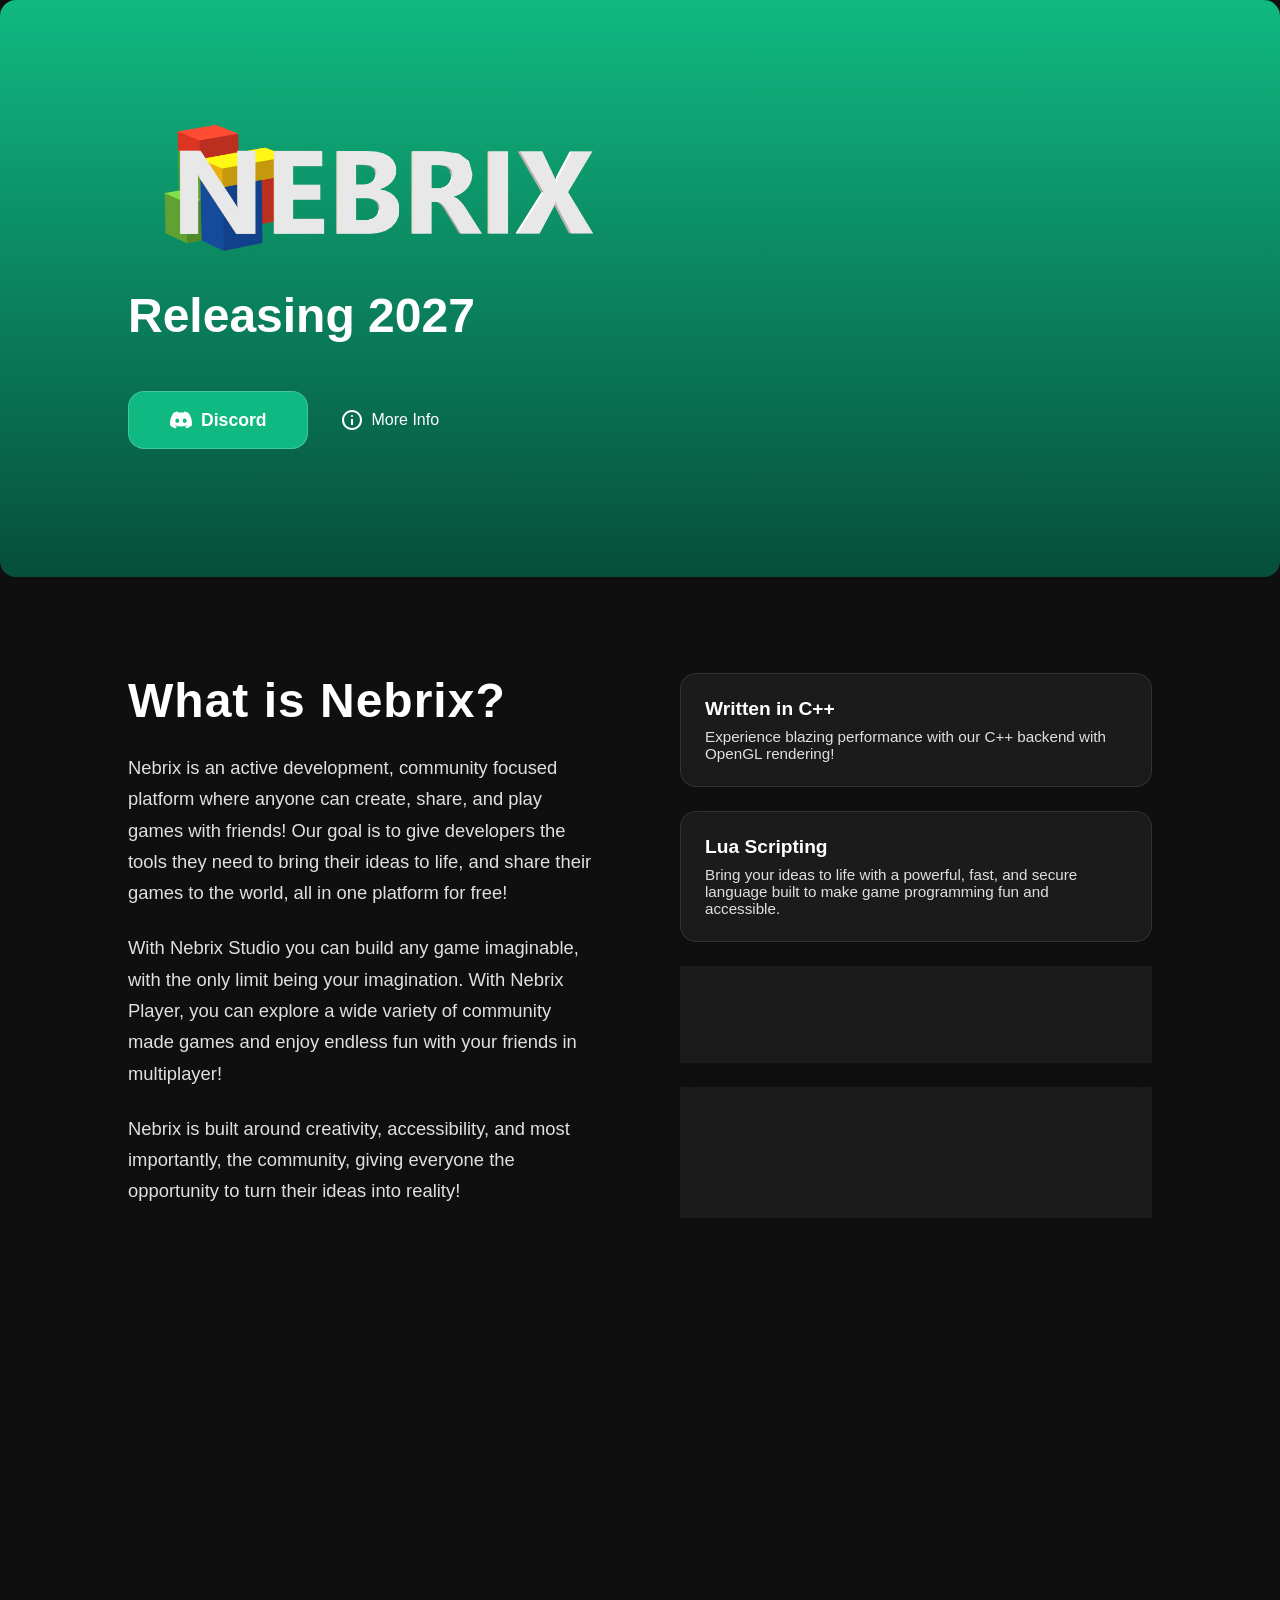
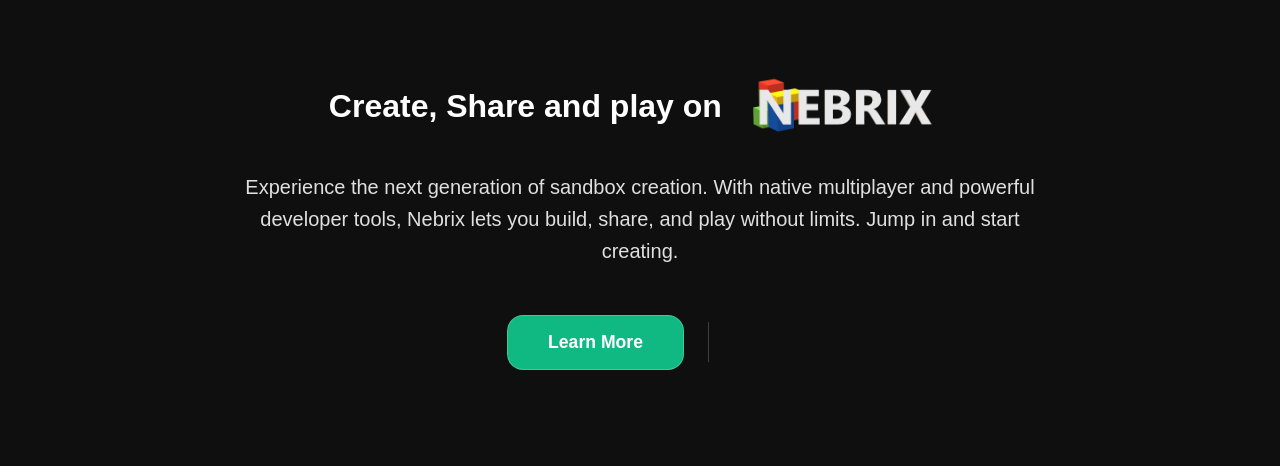
==== commit b429aac2: "Added cool animations" ====
--- a/index.html
+++ b/index.html
@@ -3,246 +3,58 @@
 <head>
     <meta charset="UTF-8">
     <meta name="viewport" content="width=device-width, initial-scale=1.0">
-    <link rel="icon" type="image/x-icon" href="nebrixlogo.png">
-    <title>Nebrix - Build, Play, Connect</title>
-    <link href="https://fonts.googleapis.com/css2?family=Source+Sans+3:wght@400;600;700;900&display=swap" rel="stylesheet">
-    <style>
-        *, *::before, *::after { 
-            box-sizing: border-box; 
-            margin: 0; 
-            padding: 0; 
-            border-radius: 0 !important; 
-        }
-        
-        :root {
-            --green: #00b06f; 
-            --green-dark: #008a56;
-            --blue-nav: #00b06f; 
-            --bg-bottom: #e2e2e2; 
-            --bg-panel: #ffffff;
-            --text: #1a1a1a; 
-            --border: #ffffff; 
-            --border-light: #c3c3c3;
-            --white: #ffffff;
-        }
-
-        html { scroll-behavior: smooth; }
-        body { 
-            font-family: 'Source Sans 3', 'Arial', sans-serif; 
-            background: var(--white); 
-            color: var(--text); 
-            overflow-x: hidden; 
-            line-height: 1.5;
-        }
-        a { color: inherit; text-decoration: none; }
-
-        /* Navigation */
-        #nebrix-nav {
-            position: fixed; top: 0; width: 100%; z-index: 1000;
-            display: flex; align-items: stretch; height: 44px;
-            background: var(--blue-nav); box-shadow: 0 2px 6px rgba(0,0,0,0.2);
-        }
-        .logo { 
-            display: flex; align-items: center; gap: 8px; 
-            font-weight: 900; font-size: 1rem; color: var(--white); 
-            padding: 0 16px; background: rgba(0,0,0,0.1); 
-            border-right: 1px solid rgba(255,255,255,0.1); 
-            text-transform: uppercase; 
-        }
-        .logo img { width: 20px; height: 20px; }
-        
-        .nav-links { display: flex; }
-        .nav-links a { 
-            display: flex; align-items: center; padding: 0 14px; 
-            font-size: 0.84rem; font-weight: 700; color: var(--white); 
-            border-right: 1px solid rgba(255,255,255,0.1); 
-            text-transform: uppercase; transition: background 0.2s; 
-        }
-        .nav-links a:hover { background: rgba(0,0,0,0.1); }
-        .nav-right { display: flex; margin-left: auto; }
-
-        .btn-login {
-            background: transparent; border: none; color: var(--white);
-            padding: 0 20px; font-weight: 700; text-transform: uppercase;
-            cursor: pointer; font-size: 0.8rem; transition: background 0.2s;
-        }
-        .btn-login:hover { background: rgba(0,0,0,0.1); }
-
-        /* HERO SECTION */
-        .hero { 
-            position: relative; 
-            width: 100%; 
-            min-height: 100vh; 
-            display: flex; 
-            align-items: center; 
-            background: #111; 
-            padding-top: 44px; 
-        }
-        .hero-bg { 
-            position: absolute; inset: 0; 
-            background: linear-gradient(rgba(0,0,0,0.6), rgba(0,0,0,0.6)), url('nebrixbanner.png');
-            background-size: 125%; background-position: center; 
-        }
-        .hero-content { position: relative; z-index: 10; padding: 40px 6vw; max-width: 800px; }
-        .hero-content h1 { 
-            font-size: clamp(3rem, 8vw, 5rem); font-weight: 900; 
-            line-height: 0.9; color: var(--white); margin-bottom: 20px; 
-            text-transform: uppercase; letter-spacing: -2px; 
-        }
-        .hero-content h1 span { color: var(--green); }
-        .hero-content p { font-size: 1.1rem; color: rgba(255,255,255,0.9); line-height: 1.6; margin-bottom: 30px; max-width: 500px; }
-
-        .hero-btns { display: flex; gap: 10px; flex-wrap: wrap; }
-        .btn-hero { 
-            display: inline-flex; padding: 12px 28px; 
-            font-weight: 700; text-transform: uppercase; 
-            transition: 0.2s; border: none; cursor: pointer; 
-        }
-        .btn-primary { background: var(--green); color: var(--white); }
-        .btn-primary:hover { background: var(--green-dark); }
-        .btn-secondary { background: rgba(255,255,255,0.1); color: var(--white); }
-        .btn-secondary:hover { background: rgba(255,255,255,0.2); }
-
-        /* Signup Card */
-        .signup-card { 
-            position: absolute; right: 6vw; top: 50%; transform: translateY(-50%); 
-            z-index: 20; width: 340px; background: var(--white); 
-            box-shadow: 0 10px 30px rgba(0,0,0,0.5); 
-            border: 1px solid var(--border-light);
-        }
-        .signup-card-header { background: var(--green); padding: 15px; font-size: 0.9rem; font-weight: 700; color: var(--white); text-align: center; text-transform: uppercase; }
-        .signup-card-body { padding: 20px; }
-        .input-group { margin-bottom: 12px; }
-        .input-group input { width: 100%; padding: 12px; border: 1px solid #ddd; font-family: inherit; outline: none; transition: border-color 0.2s; }
-        .input-group input:focus { border-color: var(--green); }
-        
-        .btn-submit { 
-            width: 100%; padding: 12px; background: var(--green); 
-            border: none; color: var(--white); font-weight: 700; 
-            cursor: pointer; text-transform: uppercase; margin-bottom: 10px; 
-            transition: background 0.2s;
-        }
-        .btn-submit:hover { background: var(--green-dark); }
-
-        /* PAGE BODY */
-        .page-body { background: var(--bg-bottom); padding: 80px 0; color: #eee; }
-        .page-body-inner { max-width: 1100px; margin: 0 auto; padding: 0 20px; }
-
-        /* Feature Panels */
-        .feature-panel { 
-            background: rgba(255, 255, 255, 1.0); 
-            border: 1px solid var(--border); 
-            padding: 40px; 
-            display: flex; 
-            align-items: center; 
-            gap: 40px; 
-            margin-bottom: 30px; 
-        }
-        .feature-panel.reverse { flex-direction: row-reverse; }
-        .feature-visual { flex: 1.2; }
-        .feature-visual img { width: 100%; display: block; box-shadow: 0 5px 15px rgba(0,0,0,0.3); border: 1px solid rgba(255,255,255,0.1); }
-        .feature-text { flex: 1; }
-        .feature-text h2 { font-size: 2rem; font-weight: 900; color: var(--white); margin-bottom: 15px; text-transform: uppercase; }
-        .feature-text h2 span { color: var(--green); }
-        .feature-text p { font-size: 1rem; color: #bbb; line-height: 1.7; }
-
-        footer { 
-            background: #1a1a1a; padding: 30px; 
-            border-top: 4px solid var(--green); 
-            display: flex; justify-content: space-between; align-items: center; 
-        }
-        .footer-logo { color: var(--white); font-weight: 900; text-transform: uppercase; }
-        .footer-copy { color: #666; font-size: 0.8rem; }
-
-        @media (max-width: 950px) {
-            .signup-card { position: relative; right: auto; top: auto; transform: none; margin: 20px auto; width: 90%; max-width: 340px; }
-            .hero { flex-direction: column; height: auto; padding-bottom: 60px; }
-            .hero-content { text-align: center; margin: 0 auto; padding-top: 60px; }
-            .hero-btns { justify-content: center; }
-            .feature-panel, .feature-panel.reverse { flex-direction: column; text-align: center; padding: 20px; }
-        }
-    </style>
+    <title>Nebrix</title>
+    <link rel="icon" type="image/png" href="assets/images/nebrixlogo.png">
+    <link rel="stylesheet" href="styles.css">
 </head>
 <body>
 
-<nav id="nebrix-nav">
-    <div class="logo">
-        <img src="nebrixlogo.png" alt="Nebrix Logo">
-        Nebrix
-    </div>
-    <div class="nav-links" role="navigation">
-        <a href="progression.html">Progress</a>
-        <a href="documentation.html">Docs</a>
-        <a href="https://discord.com/invite/XTa4GwaJFY">Discord</a>
-    </div>
-    <div class="nav-right">
-        <button class="btn-login" aria-label="Login to your account">Login</button>
-    </div>
-</nav>
+    <header class="hero">
+        <a href="#" class="nav-brand anim-fade-in-up">
+            <img src="assets/images/nebrixlogo2.png" alt="Nebrix Logo" class="nav-logo-img">
+        </a>
+        <h2 class="subtitle anim-fade-in-up" style="animation-delay: 0.15s;">Releasing 2027</h2>
+        <div class="action-row anim-fade-in-up" style="animation-delay: 0.3s;">
+            <a href="https://discord.com/invite/XTa4GwaJFY" class="btn-primary">
+                <svg class="icon" xmlns="http://www.w3.org/2000/svg" viewBox="0 0 640 640" fill="currentColor"><path d="M524.5 133.8C524.3 133.5 524.1 133.2 523.7 133.1C485.6 115.6 445.3 103.1 404 96C403.6 95.9 403.2 96 402.9 96.1C402.6 96.2 402.3 96.5 402.1 96.9C396.6 106.8 391.6 117.1 387.2 127.5C342.6 120.7 297.3 120.7 252.8 127.5C248.3 117 243.3 106.8 237.7 96.9C237.5 96.6 237.2 96.3 236.9 96.1C236.6 95.9 236.2 95.9 235.8 95.9C194.5 103 154.2 115.5 116.1 133C115.8 133.1 115.5 133.4 115.3 133.7C39.1 247.5 18.2 358.6 28.4 468.2C28.4 468.5 28.5 468.7 28.6 469C28.7 469.3 28.9 469.4 29.1 469.6C73.5 502.5 123.1 527.6 175.9 543.8C176.3 543.9 176.7 543.9 177 543.8C177.3 543.7 177.7 543.4 177.9 543.1C189.2 527.7 199.3 511.3 207.9 494.3C208 494.1 208.1 493.8 208.1 493.5C208.1 493.2 208.1 493 208 492.7C207.9 492.4 207.8 492.2 207.6 492.1C207.4 492 207.2 491.8 206.9 491.7C191.1 485.6 175.7 478.3 161 469.8C160.7 469.6 160.5 469.4 160.3 469.2C160.1 469 160 468.6 160 468.3C160 468 160 467.7 160.2 467.4C160.4 467.1 160.5 466.9 160.8 466.7C163.9 464.4 167 462 169.9 459.6C170.2 459.4 170.5 459.2 170.8 459.2C171.1 459.2 171.5 459.2 171.8 459.3C268 503.2 372.2 503.2 467.3 459.3C467.6 459.2 468 459.1 468.3 459.1C468.6 459.1 469 459.3 469.2 459.5C472.1 461.9 475.2 464.4 478.3 466.7C478.5 466.9 478.7 467.1 478.9 467.4C479.1 467.7 479.1 468 479.1 468.3C479.1 468.6 479 468.9 478.8 469.2C478.6 469.5 478.4 469.7 478.2 469.8C463.5 478.4 448.2 485.7 432.3 491.6C432.1 491.7 431.8 491.8 431.6 492C431.4 492.2 431.3 492.4 431.2 492.7C431.1 493 431.1 493.2 431.1 493.5C431.1 493.8 431.2 494 431.3 494.3C440.1 511.3 450.1 527.6 461.3 543.1C461.5 543.4 461.9 543.7 462.2 543.8C462.5 543.9 463 543.9 463.3 543.8C516.2 527.6 565.9 502.5 610.4 469.6C610.6 469.4 610.8 469.2 610.9 469C611 468.8 611.1 468.5 611.1 468.2C623.4 341.4 590.6 231.3 524.2 133.7zM222.5 401.5C193.5 401.5 169.7 374.9 169.7 342.3C169.7 309.7 193.1 283.1 222.5 283.1C252.2 283.1 275.8 309.9 275.3 342.3C275.3 375 251.9 401.5 222.5 401.5zM417.9 401.5C388.9 401.5 365.1 374.9 365.1 342.3C365.1 309.7 388.5 283.1 417.9 283.1C447.6 283.1 471.2 309.9 470.7 342.3C470.7 375 447.5 401.5 417.9 401.5z"/></svg> 
+                Discord
+            </a>
+            <a href="about.html" class="text-link">
+                <svg class="icon" xmlns="http://www.w3.org/2000/svg" viewBox="0 -960 960 960" fill="currentColor"><path d="M440-280h80v-240h-80v240Zm68.5-331.5Q520-623 520-640t-11.5-28.5Q497-680 480-680t-28.5 11.5Q440-657 440-640t11.5 28.5Q463-600 480-600t28.5-11.5ZM480-80q-83 0-156-31.5T197-197q-54-54-85.5-127T80-480q0-83 31.5-156T197-763q54-54 127-85.5T480-880q83 0 156 31.5T763-763q54 54 85.5 127T880-480q0 83-31.5 156T763-197q-54 54-127 85.5T480-80Zm0-80q134 0 227-93t93-227q0-134-93-227t-227-93q-134 0-227 93t-93 227q0 134 93 227t227 93Zm0-320Z"/></svg> 
+                More Info
+            </a>
+        </div>
+    </header>
 
-<main>
-    <section class="hero">
-        <div class="hero-bg"></div>
-        <div class="hero-content">
-            <h1>Nebrix<br><span>Games</span></h1>
-            <p>A next-generation platform for creators. Build, share, and connect in a community-driven ecosystem designed for performance and power.</p>
-            <div class="hero-btns">
-                <button class="btn-hero btn-primary">Download Player</button>
-                <button class="btn-hero btn-secondary">Documentation</button>
+    <section class="content-section">
+        <div class="text-column anim-slide-in-left" style="animation-delay: 0.2s;">
+            <h2>What is Nebrix?</h2>
+            <p>Nebrix is an active development, community focused platform where anyone can create, share, and play games with friends! Our goal is to give developers the tools they need to bring their ideas to life, and share their games to the world, all in one platform for free!</p>
+            <p>With Nebrix Studio you can build any game imaginable, with the only limit being your imagination. With Nebrix Player, you can explore a wide variety of community made games and enjoy endless fun with your friends in multiplayer!</p>
+            <p>Nebrix is built around creativity, accessibility, and most importantly, the community, giving everyone the opportunity to turn their ideas into reality!</p>
+            <video class="nebrix-video" autoplay muted loop playsinline>
+                <source src="assets/videos/studiopreview.mp4" type="video/mp4">
+            </video>
+        </div>
+        <div class="info-column anim-stagger-children" style="animation-delay: 0.3s;">
+            <div class="info-card"><h3>Written in C++</h3><p>Experience blazing performance with our C++ backend with OpenGL rendering!</p></div>
+            <div class="info-card"><h3>Lua Scripting</h3><p>Bring your ideas to life with a powerful, fast, and secure language built to make game programming fun and accessible.</p></div>
+            <div class="info-card"><h3>Multiplayer</h3><p>Jump into games with friends with frictionless multiplayer!</p></div>
+            <div class="info-card"><h3>Instant Publishing</h3><p>Go from a blank project to a live multiplayer game in seconds. Share your creations with the entire community at the click of a button all for free!</p></div>
+        </div>
+    </section>
+
+    <section class="community-cta anim-fade-in-up" style="animation-delay: 0.4s;">
+        <div class="cta-header">
+            <span>Create, Share and play on</span>
+            <div class="brand-wrapper">
+                <img src="assets/images/nebrixlogo2.png" alt="" class="cta-logo-img">
             </div>
         </div>
-
-        <aside class="signup-card">
-            <div class="signup-card-header">Create Your Account</div>
-            <div class="signup-card-body">
-                <form id="card-register" action="#" method="POST">
-                    <div class="input-group">
-                        <input type="text" placeholder="Username" required aria-label="Username">
-                    </div>
-                    <div class="input-group">
-                        <input type="email" placeholder="Email" required aria-label="Email">
-                    </div>
-                    <div class="input-group">
-                        <input type="password" placeholder="Password" required aria-label="Password">
-                    </div>
-                    <button type="submit" class="btn-submit">Sign Up Now</button>
-                    <p style="font-size: 0.7rem; color: #999; text-align: center; text-transform: uppercase;">
-                        By signing up, you agree to our Terms.
-                    </p>
-                </form>
-            </div>
-        </aside>
-    </section>
-
-    <section class="page-body">
-        <div class="page-body-inner">
-            <article class="feature-panel">
-                <div class="feature-visual">
-                    <img src="nebrixstudioexample.png" alt="Screenshot of Nebrix gameplay community games">
-                </div>
-                <div class="feature-text">
-                    <h2><span>Play</span> Community Games</h2>
-                    <p>Have endless fun on our quality assured community built games with endless things to do. Explore new worlds every single day.</p>
-                </div>
-            </article>
-            
-            <article class="feature-panel reverse">
-                <div class="feature-visual">
-                    <img src="nebrixplayexample.png" alt="Screenshot of Nebrix Studio engine tools">
-                </div>
-                <div class="feature-text">
-                    <h2><span style="color:#0099aa">Create</span> Your Vision</h2>
-                    <p>Create anything on our powerful game engine, featuring custom Lua 5.4 scripting and real-time physics rendering.</p>
-                </div>
-            </article>
-        </div>
-    </section>
-</main>
-
-<footer>
-    <div class="footer-logo">NEBRIX</div>
-    <div class="footer-copy">© 2026 Nebrix Platforms Inc.</div>
-</footer>
-
-</body>
-</html>
+        <p class="cta-description">Experience the next generation of sandbox creation. With native multiplayer and powerful developer tools, Nebrix lets you build, share, and play without limits. Jump in and start creating.</p>
+        <div class="cta-actions">
+            <a href="about.html" class="btn-primary square-btn">Learn More</a>
+            <div class="cta-separator"></div>
+            <div class="social-links anim-scale-in" style="animation-delay: 0.6s;">
+                <a href="https://discord.com/invite/XTa4GwaJFY" class="social-icon">
+                    <svg width="90" height="90" viewBox="0 0 90 90" fill="currentColor"><path d="M72.7676 20.0778C67.5115 17.6715 61.9627 15.9643 56.263 15C55.4831 16.3943 54.777
--- a/styles.css
+++ b/styles.css
@@ -0,0 +1,684 @@
+:root {
+    --green-top:    #10b981;
+    --green-bottom: #064e3b;
+    --bg-dark:      #0f0f0f;
+    --text-main:    #ffffff;
+    --text-body:    #e0e0e0;
+    --btn-green:    #10b981;
+    --btn-hover:    #059669;
+    --card-bg:      rgba(255, 255, 255, 0.05);
+    --card-border:  rgba(255, 255, 255, 0.1);
+}
+
+*, *::before, *::after {
+    margin: 0;
+    padding: 0;
+    box-sizing: border-box;
+    font-family: 'Segoe UI', Tahoma, Geneva, Verdana, sans-serif;
+}
+
+body {
+    background-color: var(--bg-dark);
+    color: var(--text-main);
+    overflow-x: hidden;
+}
+
+.nav-brand {
+    display: flex;
+    align-items: center;
+    gap: 0.5rem;
+    text-decoration: none;
+}
+
+.nav-logo-img {
+    height: 5rem;
+    width: auto;
+    display: block;
+    flex-shrink: 0;
+}
+
+.logo-text {
+    font-family: 'Arial Black', Impact, sans-serif;
+    font-size: 4rem;
+    font-weight: 900;
+    text-transform: uppercase;
+    letter-spacing: 2px;
+    line-height: 1;
+    color: #ffffff;
+}
+
+.subtitle {
+    font-family: 'Arial Black', Impact, sans-serif;
+    font-size: 2.5rem;
+    font-weight: bold;
+    margin-bottom: 2rem;
+    color: #ffffff;
+}
+
+.icon {
+    width: 24px;
+    height: 24px;
+    fill: #ffffff;
+}
+
+.btn-primary {
+    background-color: var(--btn-green);
+    color: white;
+    padding: 1rem 2.5rem;
+    text-decoration: none;
+    font-weight: bold;
+    font-size: 1.1rem;
+    border: 1px solid rgba(255, 255, 255, 0.2);
+    border-radius: 16px;
+    transition: background 0.3s ease, transform 0.1s ease;
+    cursor: pointer;
+    display: inline-flex;
+    align-items: center;
+    gap: 0.5rem;
+}
+
+.btn-primary:hover  { background-color: var(--btn-hover); }
+.btn-primary:active { transform: scale(0.98); }
+
+.btn-secondary {
+    background-color: transparent;
+    color: white;
+    padding: 1rem 2.5rem;
+    text-decoration: none;
+    font-weight: bold;
+    font-size: 1.1rem;
+    border: 1px solid rgba(255, 255, 255, 0.3);
+    border-radius: 16px;
+    transition: background 0.3s ease, transform 0.1s ease;
+    cursor: pointer;
+    display: inline-flex;
+    align-items: center;
+    gap: 0.5rem;
+}
+
+.btn-secondary:hover  { background-color: rgba(255, 255, 255, 0.1); }
+.btn-secondary:active { transform: scale(0.98); }
+
+.text-link {
+    color: white;
+    text-decoration: none;
+    font-size: 1rem;
+    font-weight: 500;
+    display: inline-flex;
+    align-items: center;
+    gap: 0.5rem;
+}
+
+.text-link:hover { text-decoration: underline; }
+
+.action-row {
+    display: flex;
+    align-items: center;
+    gap: 2rem;
+}
+
+.hero {
+    background: linear-gradient(to bottom, var(--green-top) 0%, var(--green-bottom) 100%);
+    padding: 6rem 10% 8rem;
+    display: flex;
+    border-radius: 16px;
+    flex-direction: column;
+    justify-content: center;
+}
+
+.hero .logo-text  { font-size: 6rem; margin-bottom: 0.5rem; }
+.hero .subtitle   { font-size: 3rem; margin-bottom: 3rem; }
+.hero .nav-logo-img { height: 12rem; }
+
+.content-section {
+    background-color: var(--bg-dark);
+    padding: 6rem 10%;
+    display: flex;
+    align-items: flex-start;
+    gap: 5rem;
+}
+
+.text-column {
+    flex: 1;
+    max-width: 600px;
+}
+
+.text-column h2 {
+    font-family: 'Arial Black', Impact, sans-serif;
+    font-size: 3rem;
+    margin-bottom: 1.5rem;
+    letter-spacing: 1px;
+}
+
+.text-column p {
+    font-size: 1.15rem;
+    line-height: 1.7;
+    color: var(--text-body);
+    margin-bottom: 1.5rem;
+}
+
+.nebrix-video {
+    width: 100%;
+    max-width: 600px;
+    margin-top: 2rem;
+    border-radius: 16px;
+    object-fit: cover;
+    display: block;
+}
+
+.info-column {
+    flex: 1;
+    display: flex;
+    flex-direction: column;
+    gap: 1.5rem;
+}
+
+.info-card {
+    background: var(--card-bg);
+    border: 1px solid var(--card-border);
+    padding: 1.5rem;
+    border-radius: 16px;
+    backdrop-filter: blur(10px);
+    transition: transform 0.2s ease, background 0.2s ease;
+}
+
+.info-card:hover {
+    transform: translateY(-5px);
+    background: rgba(255, 255, 255, 0.08);
+}
+
+.info-card h3 {
+    font-size: 1.2rem;
+    margin-bottom: 0.5rem;
+    color: white;
+}
+
+.info-card p {
+    font-size: 0.95rem;
+    color: var(--text-body);
+}
+
+.community-cta {
+    display: flex;
+    flex-direction: column;
+    align-items: center;
+    justify-content: center;
+    gap: 1.5rem;
+    padding: 6rem 10%;
+    background-color: var(--bg-dark);
+    text-align: center;
+}
+
+.cta-header {
+    display: flex;
+    flex-direction: column;
+    align-items: center;
+    gap: 1rem;
+    font-size: 2rem;
+    font-weight: bold;
+}
+
+@media (min-width: 768px) {
+    .cta-header { flex-direction: row; text-align: left; }
+}
+
+.cta-logo     { font-size: 3.5rem; margin-bottom: 0; }
+.cta-logo-img { height: 5.0rem; width: auto; display: block; }
+
+.cta-description {
+    max-width: 800px;
+    font-size: 1.25rem;
+    color: var(--text-body);
+    line-height: 1.6;
+}
+
+.cta-actions {
+    display: flex;
+    align-items: center;
+    flex-wrap: wrap;
+    justify-content: center;
+    gap: 1.5rem;
+    margin-top: 1.5rem;
+}
+
+.square-btn { border-radius: 16px; }
+
+.cta-separator {
+    width: 1px;
+    height: 2.5rem;
+    background-color: rgba(255, 255, 255, 0.2);
+}
+
+.social-links { display: flex; gap: 0.5rem; }
+
+.social-icon {
+    color: var(--text-body);
+    display: flex;
+    align-items: center;
+    justify-content: center;
+    width: 2.5rem;
+    height: 2.5rem;
+    transition: color 0.2s ease, transform 0.1s ease, opacity 0.2s ease;
+    text-decoration: none;
+    opacity: 0.8;
+}
+
+.social-icon:hover {
+    color: var(--text-main);
+    transform: scale(0.95);
+    opacity: 1;
+}
+
+.social-icon svg { width: 1.75rem; height: 1.75rem; }
+
+.brand-wrapper { display: flex; align-items: center; gap: 0.75rem; }
+
+.about-hero {
+    background: linear-gradient(to bottom, var(--green-top) 0%, var(--green-bottom) 100%);
+    padding: 6rem 10% 8rem;
+    display: flex;
+    border-radius: 0 0 16px 16px;
+    flex-direction: column;
+    justify-content: center;
+}
+
+.about-hero .nav-brand { margin-bottom: 2rem; }
+
+.about-content {
+    padding: 4rem 10% 6rem;
+    max-width: 1200px;
+    margin: 0 auto;
+}
+
+.about-section { margin-bottom: 5rem; }
+.about-section:last-child { margin-bottom: 0; }
+
+.about-section h2 {
+    font-family: 'Arial Black', Impact, sans-serif;
+    font-size: 2.5rem;
+    margin-bottom: 1.5rem;
+    letter-spacing: 1px;
+    color: #ffffff;
+}
+
+.about-section p {
+    font-size: 1.15rem;
+    line-height: 1.7;
+    color: var(--text-body);
+    margin-bottom: 1.5rem;
+    max-width: 900px;
+}
+
+.about-section p:last-child { margin-bottom: 0; }
+
+.tech-list {
+    list-style: none;
+    margin: 1rem 0 1.5rem;
+    display: flex;
+    flex-direction: column;
+    gap: 0.75rem;
+}
+
+.tech-list li {
+    display: flex;
+    align-items: flex-start;
+    gap: 0.75rem;
+    font-size: 1.05rem;
+    color: var(--text-body);
+    line-height: 1.6;
+}
+
+.tech-list li::before {
+    content: '▸';
+    color: var(--btn-green);
+    font-size: 1.1rem;
+    flex-shrink: 0;
+    margin-top: 0.1rem;
+}
+
+.status-badge {
+    display: inline-block;
+    font-size: 0.7rem;
+    font-weight: bold;
+    text-transform: uppercase;
+    letter-spacing: 0.08em;
+    padding: 0.15rem 0.55rem;
+    border-radius: 999px;
+    vertical-align: middle;
+    margin-left: 0.5rem;
+}
+
+.status-done    { background: rgba(16,185,129,0.2); color: #10b981; border: 1px solid rgba(16,185,129,0.4); }
+.status-wip     { background: rgba(245,158,11,0.2);  color: #f59e0b; border: 1px solid rgba(245,158,11,0.4); }
+.status-planned { background: rgba(255,255,255,0.07); color: #9ca3af; border: 1px solid rgba(255,255,255,0.15); }
+
+.features-grid {
+    display: grid;
+    grid-template-columns: 1fr 1fr;
+    gap: 2rem;
+    margin-bottom: 5rem;
+}
+
+.feature-card:nth-child(3) {
+    grid-column: 1 / -1;
+    justify-self: center;
+    max-width: 600px;
+    width: 100%;
+}
+
+.feature-card {
+    background: var(--card-bg);
+    border: 1px solid var(--card-border);
+    padding: 2rem;
+    border-radius: 16px;
+    backdrop-filter: blur(10px);
+    transition: transform 0.2s ease, background 0.2s ease;
+    text-align: center;
+}
+
+.feature-card:hover {
+    transform: translateY(-8px);
+    background: rgba(255, 255, 255, 0.08);
+}
+
+.feature-icon {
+    width: 3rem;
+    height: 3rem;
+    margin: 0 auto 1rem;
+    color: var(--btn-green);
+}
+
+.feature-icon svg { width: 100%; height: 100%; fill: currentColor; }
+
+.feature-card h3 { font-size: 1.3rem; margin-bottom: 0.75rem; color: white; }
+.feature-card p  { font-size: 0.95rem; color: var(--text-body); line-height: 1.6; }
+
+.timeline {
+    position: relative;
+    padding-left: 2rem;
+}
+
+.timeline::before {
+    content: '';
+    position: absolute;
+    left: 0;
+    top: 0;
+    bottom: 0;
+    width: 2px;
+    background: linear-gradient(to bottom, var(--green-top), var(--green-bottom));
+}
+
+.timeline-item {
+    position: relative;
+    margin-bottom: 2.5rem;
+    padding-left: 2rem;
+}
+
+.timeline-item:last-child { margin-bottom: 0; }
+
+.timeline-marker {
+    position: absolute;
+    left: -2.4rem;
+    top: 0.5rem;
+    width: 1rem;
+    height: 1rem;
+    background-color: var(--btn-green);
+    border-radius: 50%;
+    border: 3px solid var(--bg-dark);
+    box-shadow: 0 0 0 2px var(--btn-green);
+}
+
+.timeline-content h3 { font-size: 1.3rem; margin-bottom: 0.5rem; color: white; }
+.timeline-content p  { font-size: 1rem; color: var(--text-body); line-height: 1.6; }
+
+.about-actions {
+    display: flex;
+    gap: 1.5rem;
+    flex-wrap: wrap;
+    margin-top: 2rem;
+}
+
+.about-footer {
+    background-color: rgba(255, 255, 255, 0.02);
+    border-top: 1px solid rgba(255, 255, 255, 0.1);
+    padding: 3rem 10%;
+    text-align: center;
+}
+
+.footer-content {
+    display: flex;
+    flex-direction: column;
+    align-items: center;
+    gap: 1.5rem;
+}
+
+.footer-brand { display: flex; align-items: center; gap: 0.75rem; }
+
+.footer-logo-img { height: 5.5rem; width: auto; display: block; }
+
+.footer-logo-text {
+    font-family: 'Arial Black', Impact, sans-serif;
+    font-size: 1.5rem;
+    font-weight: 900;
+    text-transform: uppercase;
+    letter-spacing: 1px;
+    color: #ffffff;
+}
+
+.footer-tagline { color: var(--text-body); font-size: 1rem; }
+
+.footer-links { display: flex; gap: 2rem; }
+
+.footer-links a {
+    color: var(--text-body);
+    text-decoration: none;
+    font-size: 0.95rem;
+    transition: color 0.2s ease;
+}
+
+.footer-links a:hover { color: var(--text-main); text-decoration: underline; }
+
+@media (max-width: 900px) {
+    .hero .logo-text, .logo-text { font-size: 3rem; }
+    .hero .subtitle, .subtitle   { font-size: 2rem; }
+
+    .content-section { flex-direction: column; gap: 3rem; }
+
+    .about-hero { padding: 4rem 5% 5rem; }
+    .about-section h2 { font-size: 2rem; }
+    .features-grid { grid-template-columns: 1fr; }
+}
+
+@media (max-width: 600px) {
+    .hero         { padding: 4rem 5% 5rem; }
+    .content-section, .community-cta { padding: 3rem 5%; }
+    .about-hero   { padding: 3rem 5% 4rem; }
+    .about-content { padding: 3rem 5%; }
+
+    .hero .logo-text, .logo-text { font-size: 2.5rem; }
+    .hero .subtitle, .subtitle   { font-size: 1.5rem; }
+    .cta-logo     { font-size: 2.5rem; }
+
+    .action-row, .cta-actions, .about-actions { flex-direction: column; align-items: flex-start; }
+
+    .cta-separator { width: 100%; height: 1px; }
+
+    .text-column h2 { font-size: 2rem; }
+
+    .btn-primary, .btn-secondary { width: 100%; justify-content: center; }
+
+    .footer-links { flex-direction: column; gap: 1rem; }
+}
+
+@keyframes nebrixFadeInUp {
+    from { opacity: 0; transform: translateY(30px); }
+    to   { opacity: 1; transform: translateY(0); }
+}
+@keyframes nebrixFadeIn {
+    from { opacity: 0; }
+    to   { opacity: 1; }
+}
+@keyframes nebrixSlideInLeft {
+    from { opacity: 0; transform: translateX(-20px); }
+    to   { opacity: 1; transform: translateX(0); }
+}
+@keyframes nebrixSlideInRight {
+    from { opacity: 0; transform: translateX(20px); }
+    to   { opacity: 1; transform: translateX(0); }
+}
+@keyframes nebrixScaleIn {
+    from { opacity: 0; transform: scale(0.9); }
+    to   { opacity: 1; transform: scale(1); }
+}
+@keyframes nebrixSpin {
+    to { transform: rotate(360deg); }
+}
+@keyframes nebrixShake {
+    0%, 100% { transform: translateX(0); }
+    10%, 30%, 50%, 70%, 90% { transform: translateX(-4px); }
+    20%, 40%, 60%, 80% { transform: translateX(4px); }
+}
+@keyframes nebrixRipple {
+    to { transform: scale(4); opacity: 0; }
+}
+
+.anim-fade-in-up {
+    animation: nebrixFadeInUp 0.7s cubic-bezier(0.16, 1, 0.3, 1) forwards;
+    opacity: 0;
+}
+.anim-fade-in {
+    animation: nebrixFadeIn 0.8s ease forwards;
+    opacity: 0;
+}
+.anim-slide-in-left {
+    animation: nebrixSlideInLeft 0.6s cubic-bezier(0.16, 1, 0.3, 1) forwards;
+    opacity: 0;
+}
+.anim-slide-in-right {
+    animation: nebrixSlideInRight 0.6s cubic-bezier(0.16, 1, 0.3, 1) forwards;
+    opacity: 0;
+}
+.anim-scale-in {
+    animation: nebrixScaleIn 0.5s cubic-bezier(0.16, 1, 0.3, 1) forwards;
+    opacity: 0;
+}
+.anim-shake {
+    animation: nebrixShake 0.5s cubic-bezier(0.36, 0.07, 0.19, 0.97) both;
+}
+
+.anim-stagger-children > * {
+    animation: nebrixSlideInLeft 0.5s cubic-bezier(0.16, 1, 0.3, 1) forwards;
+    opacity: 0;
+}
+.anim-stagger-children > *:nth-child(1) { animation-delay: 0.1s; }
+.anim-stagger-children > *:nth-child(2) { animation-delay: 0.2s; }
+.anim-stagger-children > *:nth-child(3) { animation-delay: 0.3s; }
+.anim-stagger-children > *:nth-child(4) { animation-delay: 0.4s; }
+.anim-stagger-children > *:nth-child(5) { animation-delay: 0.5s; }
+.anim-stagger-children > *:nth-child(6) { animation-delay: 0.6s; }
+.anim-stagger-children > *:nth-child(7) { animation-delay: 0.7s; }
+.anim-stagger-children > *:nth-child(8) { animation-delay: 0.8s; }
+
+.info-card,
+.feature-card {
+    transition: transform 0.3s ease, box-shadow 0.3s ease, border-color 0.3s ease, background 0.2s ease;
+}
+.info-card:hover,
+.feature-card:hover {
+    transform: translateY(-4px);
+    box-shadow: 0 12px 30px rgba(16, 185, 129, 0.15);
+    border-color: rgba(16, 185, 129, 0.3);
+}
+
+.btn-primary {
+    position: relative;
+    overflow: hidden;
+    transition: transform 0.3s ease, box-shadow 0.3s ease, background 0.3s ease;
+}
+.btn-primary::before {
+    content: '';
+    position: absolute;
+    top: 0;
+    left: -100%;
+    width: 100%;
+    height: 100%;
+    background: linear-gradient(90deg, transparent, rgba(255, 255, 255, 0.2), transparent);
+    transition: left 0.5s ease;
+}
+.btn-primary:hover::before {
+    left: 100%;
+}
+.btn-primary:hover {
+    transform: translateY(-2px);
+    box-shadow: 0 8px 25px rgba(16, 185, 129, 0.35);
+}
+
+.text-link {
+    position: relative;
+}
+.text-link::after {
+    content: '';
+    position: absolute;
+    bottom: -2px;
+    left: 0;
+    width: 0;
+    height: 2px;
+    background: currentColor;
+    transition: width 0.3s ease;
+}
+.text-link:hover {
+    text-decoration: none;
+}
+.text-link:hover::after {
+    width: 100%;
+}
+
+.social-icon {
+    transition: transform 0.3s ease, color 0.3s ease, opacity 0.3s ease;
+}
+.social-icon:hover {
+    transform: translateY(-3px) scale(1.1);
+    color: #10b981;
+    opacity: 1;
+}
+
+.nav-logo-img {
+    transition: transform 0.4s ease;
+}
+.nav-logo-img:hover {
+    transform: scale(1.03);
+}
+
+.cta-logo-img {
+    transition: transform 0.4s ease;
+}
+.cta-logo-img:hover {
+    transform: scale(1.05);
+}
+
+.nebrix-video {
+    animation: nebrixFadeInUp 0.8s cubic-bezier(0.16, 1, 0.3, 1) 0.5s forwards;
+    opacity: 0;
+}
+
+.ripple {
+    position: absolute;
+    border-radius: 50%;
+    background: rgba(16, 185, 129, 0.5);
+    transform: scale(0);
+    animation: nebrixRipple 0.6s ease-out;
+    pointer-events: none;
+}
+
+.btn-loading::after {
+    content: '';
+    display: inline-block;
+    width: 16px;
+    height: 16px;
+    border: 2px solid transparent;
+    border-top-color: #0f0f0f;
+    border-radius: 50%;
+    margin-left: 8px;
+    animation: nebrixSpin 0.6s linear infinite;
+    vertical-align: middle;
+}
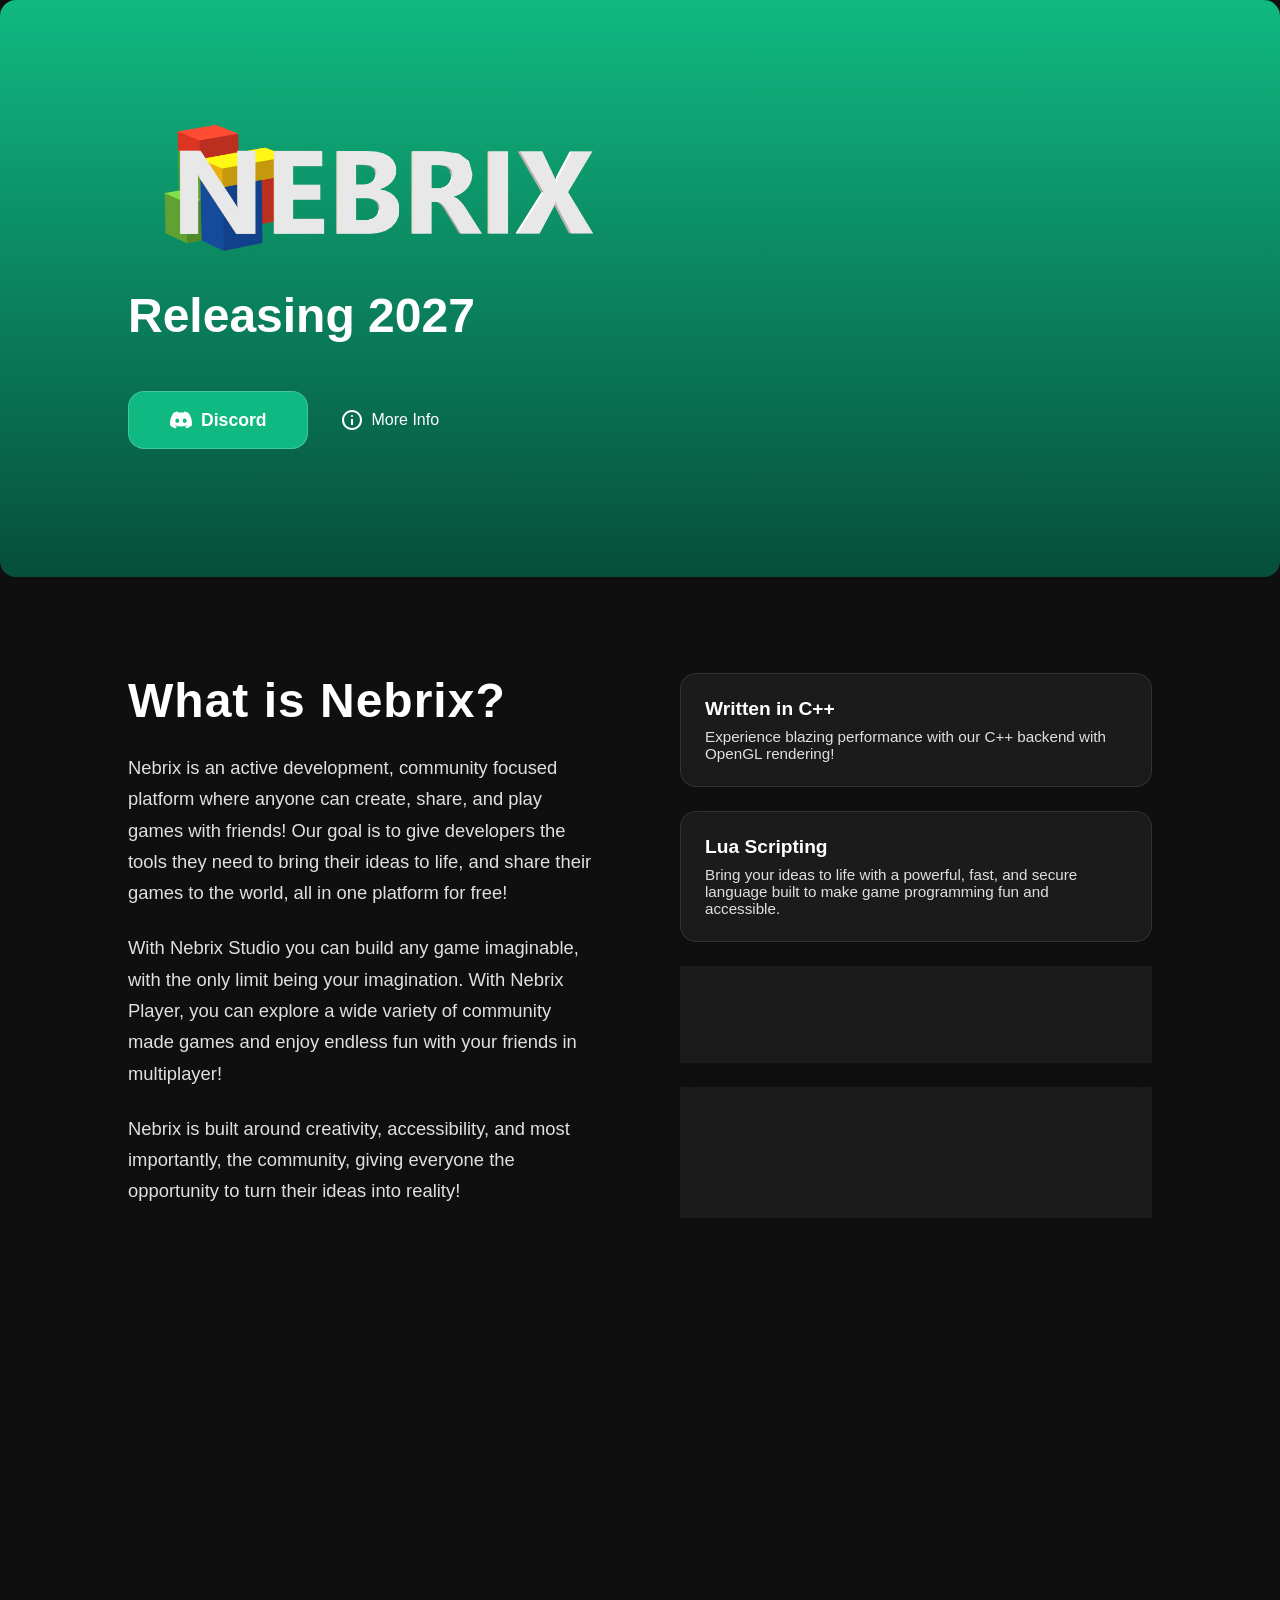
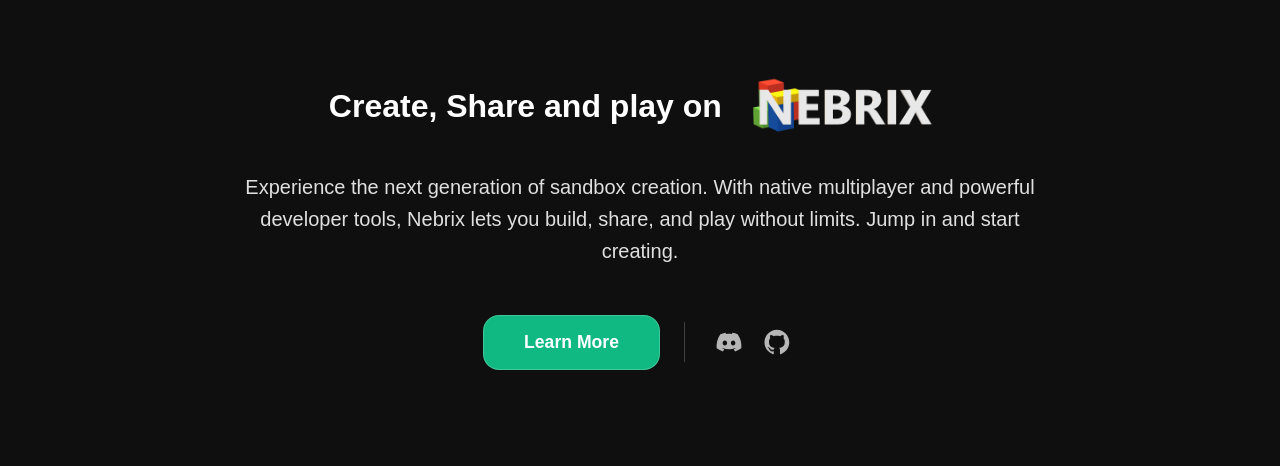
==== commit 69a26800: "Fixed index.html" ====
--- a/index.html
+++ b/index.html
@@ -57,4 +57,13 @@
             <div class="cta-separator"></div>
             <div class="social-links anim-scale-in" style="animation-delay: 0.6s;">
                 <a href="https://discord.com/invite/XTa4GwaJFY" class="social-icon">
-                    <svg width="90" height="90" viewBox="0 0 90 90" fill="currentColor"><path d="M72.7676 20.0778C67.5115 17.6715 61.9627 15.9643 56.263 15C55.4831 16.3943 54.777+                    <svg width="90" height="90" viewBox="0 0 90 90" fill="currentColor"><path d="M72.7676 20.0778C67.5115 17.6715 61.9627 15.9643 56.263 15C55.4831 16.3943 54.7773 17.8288 54.1488 19.2976C48.0775 18.3827 41.9034 18.3827 35.832 19.2976C35.2032 17.829 34.4975 16.3944 33.7178 15C28.0144 15.9725 22.462 17.6837 17.2006 20.0904C6.75548 35.544 3.92396 50.6138 5.33972 65.4697C11.4567 69.9891 18.3033 73.4262 25.5819 75.6316C27.2209 73.4273 28.6711 71.0888 29.9173 68.641C27.5504 67.7569 25.2658 66.6663 23.0902 65.3816C23.6628 64.9663 24.2228 64.5384 24.7639 64.1232C31.0946 67.1003 38.0041 68.6439 44.9999 68.6439C51.9956 68.6439 58.9051 67.1003 65.2358 64.1232C65.7832 64.5699 66.3432 64.9978 66.9095 65.3816C64.7297 66.6684 62.441 67.7611 60.0698 68.6472C61.3145 71.094 62.7648 73.4305 64.4052 75.6316C71.6901 73.4351 78.5419 69.9996 84.66 65.476C86.3211 48.248 81.8222 33.3166 72.7676 20.0778ZM31.7106 56.3334C27.7653 56.3334 24.506 52.7532 24.506 48.3486C24.506 43.9441 27.6521 40.3324 31.698 40.3324C35.7439 40.3324 38.9782 43.9441 38.9089 48.3486C38.8397 52.7532 35.7314 56.3334 31.7106 56.3334ZM58.2891 56.3334C54.3376 56.3334 51.0908 52.7532 51.0908 48.3486C51.0908 43.9441 54.2369 40.3324 58.2891 40.3324C62.3413 40.3324 65.5504 43.9441 65.4812 48.3486C65.412 52.7532 62.3099 56.3334 58.2891 56.3334Z"/></svg>
+                </a>
+                <a href="https://github.com/Puppyrjcw/Nebrix" class="social-icon">
+                    <svg width="90" height="90" viewBox="0 0 90 90" fill="currentColor"><path fill-rule="evenodd" clip-rule="evenodd" d="M44.6308 5.81738C22.5778 5.81738 4.75 23.7763 4.75 45.994C4.75 63.7538 16.1729 78.787 32.0194 84.1078C34.0006 84.5078 34.7263 83.2433 34.7263 82.1796C34.7263 81.2482 34.661 78.0556 34.661 74.7291C23.5671 77.1242 21.2569 69.9398 21.2569 69.9398C19.4741 65.2835 16.8324 64.0868 16.8324 64.0868C13.2014 61.6256 17.0969 61.6256 17.0969 61.6256C21.1247 61.8917 23.2382 65.7496 23.2382 65.7496C26.8031 71.8688 32.5476 70.1398 34.8586 69.0753C35.1884 66.4811 36.2455 64.6852 37.368 63.6876C28.5198 62.7562 19.2104 59.2975 19.2104 43.865C19.2104 39.4749 20.7941 35.8831 23.3035 33.0897C22.9076 32.0921 21.5206 27.9673 23.7002 22.4466C23.7002 22.4466 27.0676 21.3821 34.6602 26.5706C37.9109 25.6911 41.2633 25.2437 44.6308 25.24C47.9982 25.24 51.4308 25.7061 54.6006 26.5706C62.1941 21.3821 65.5614 22.4466 65.5614 22.4466C67.741 27.9673 66.3533 32.0921 65.9573 33.0897C68.5329 35.8831 70.0512 39.4749 70.0512 43.865C70.0512 59.2975 60.7418 62.6893 51.8276 63.6876C53.2806 64.9513 54.5345 67.3455 54.5345 71.1373C54.5345 76.525 54.4692 80.849 54.4692 82.1788C54.4692 83.2433 55.1957 84.5078 57.1761 84.1086C73.0227 78.7862 84.4455 63.7538 84.4455 45.994C84.5108 23.7763 66.6178 5.81738 44.6308 5.81738Z"/></svg>
+                </a>
+            </div>
+        </div>
+    </section>
+</body>
+</html>
